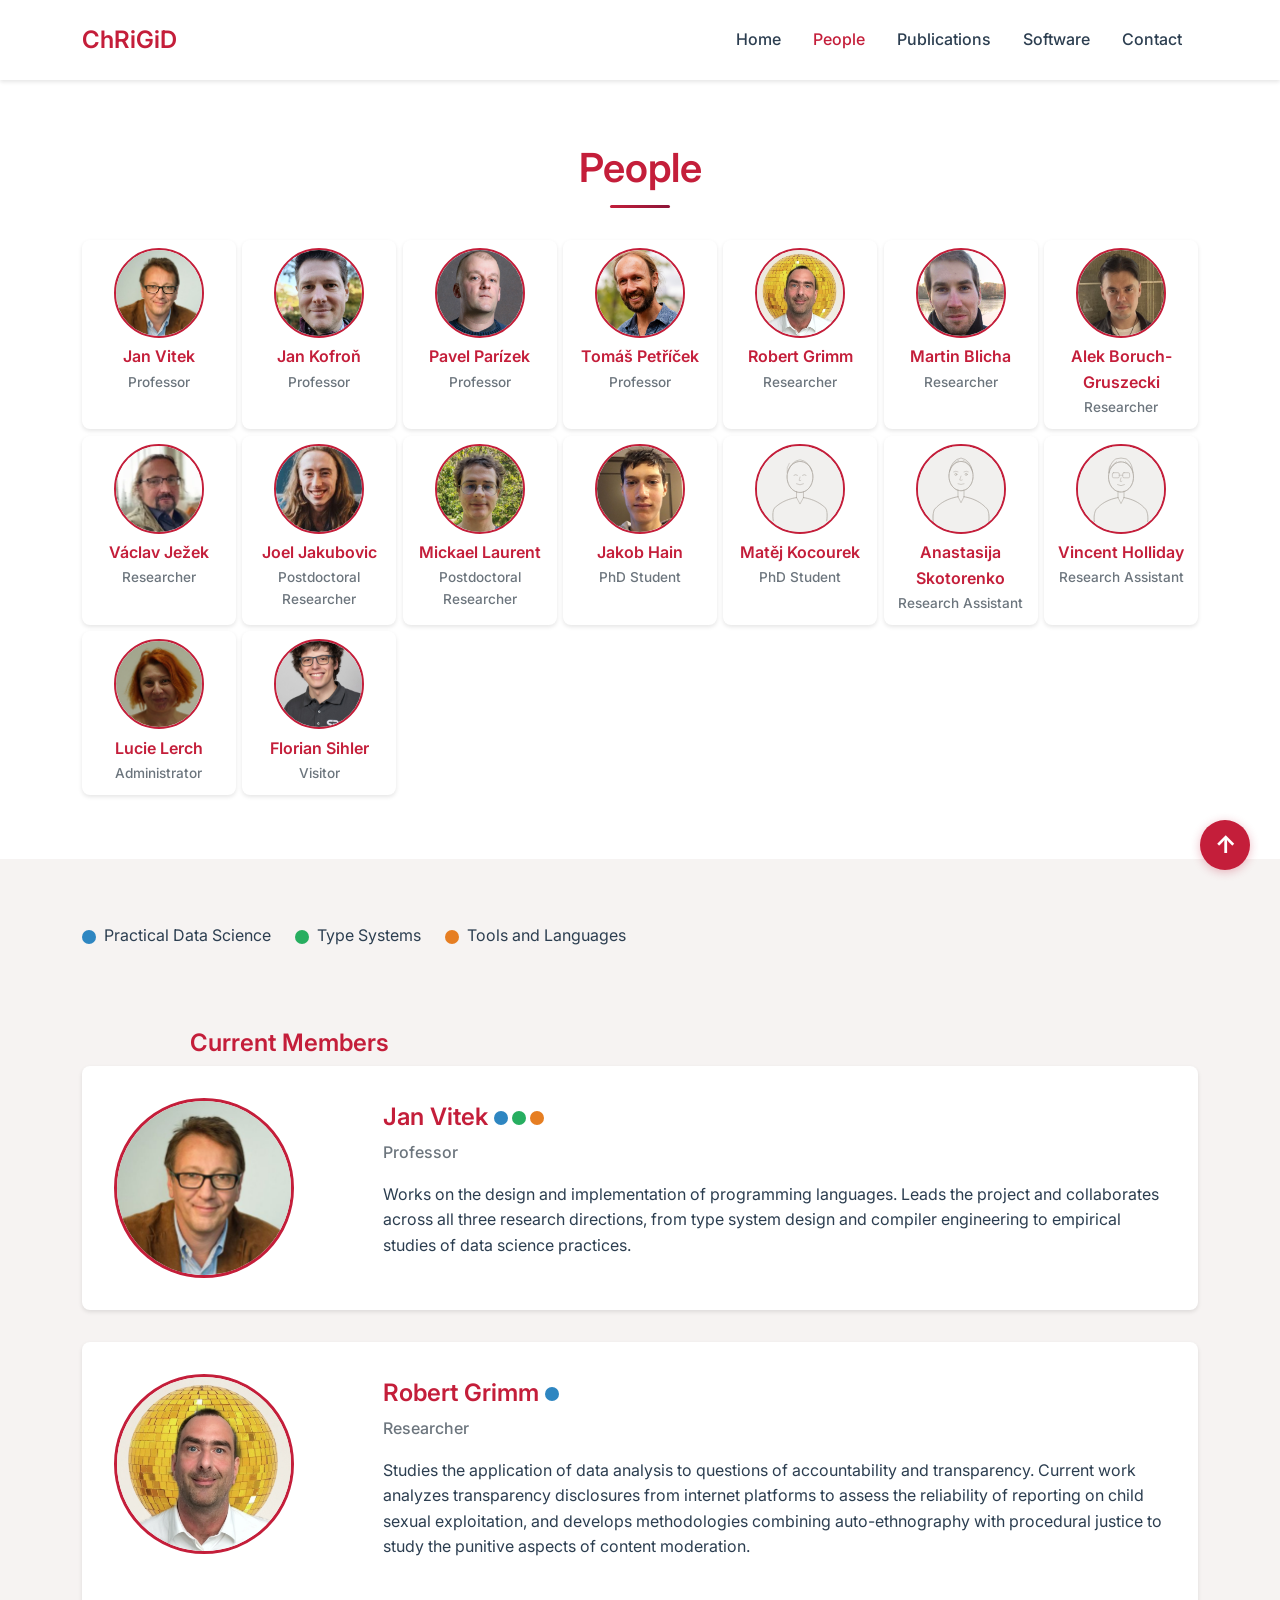
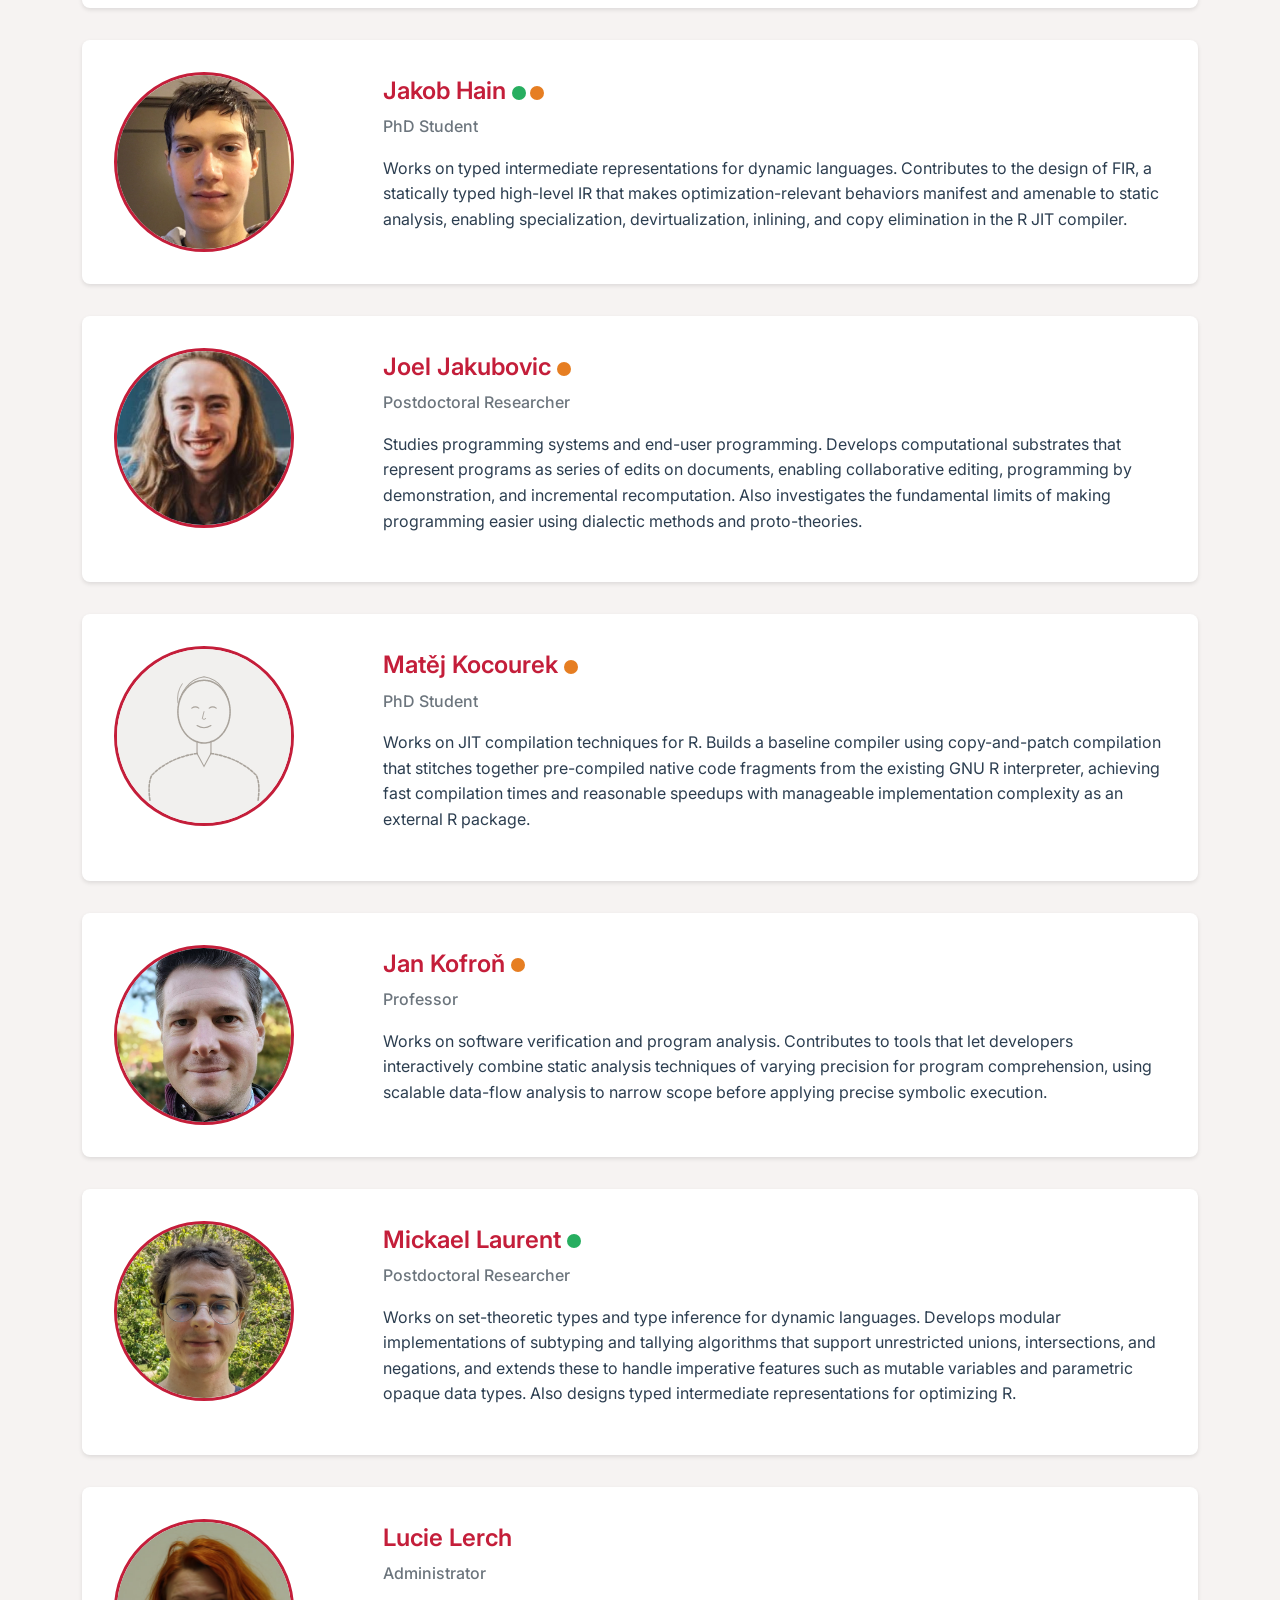
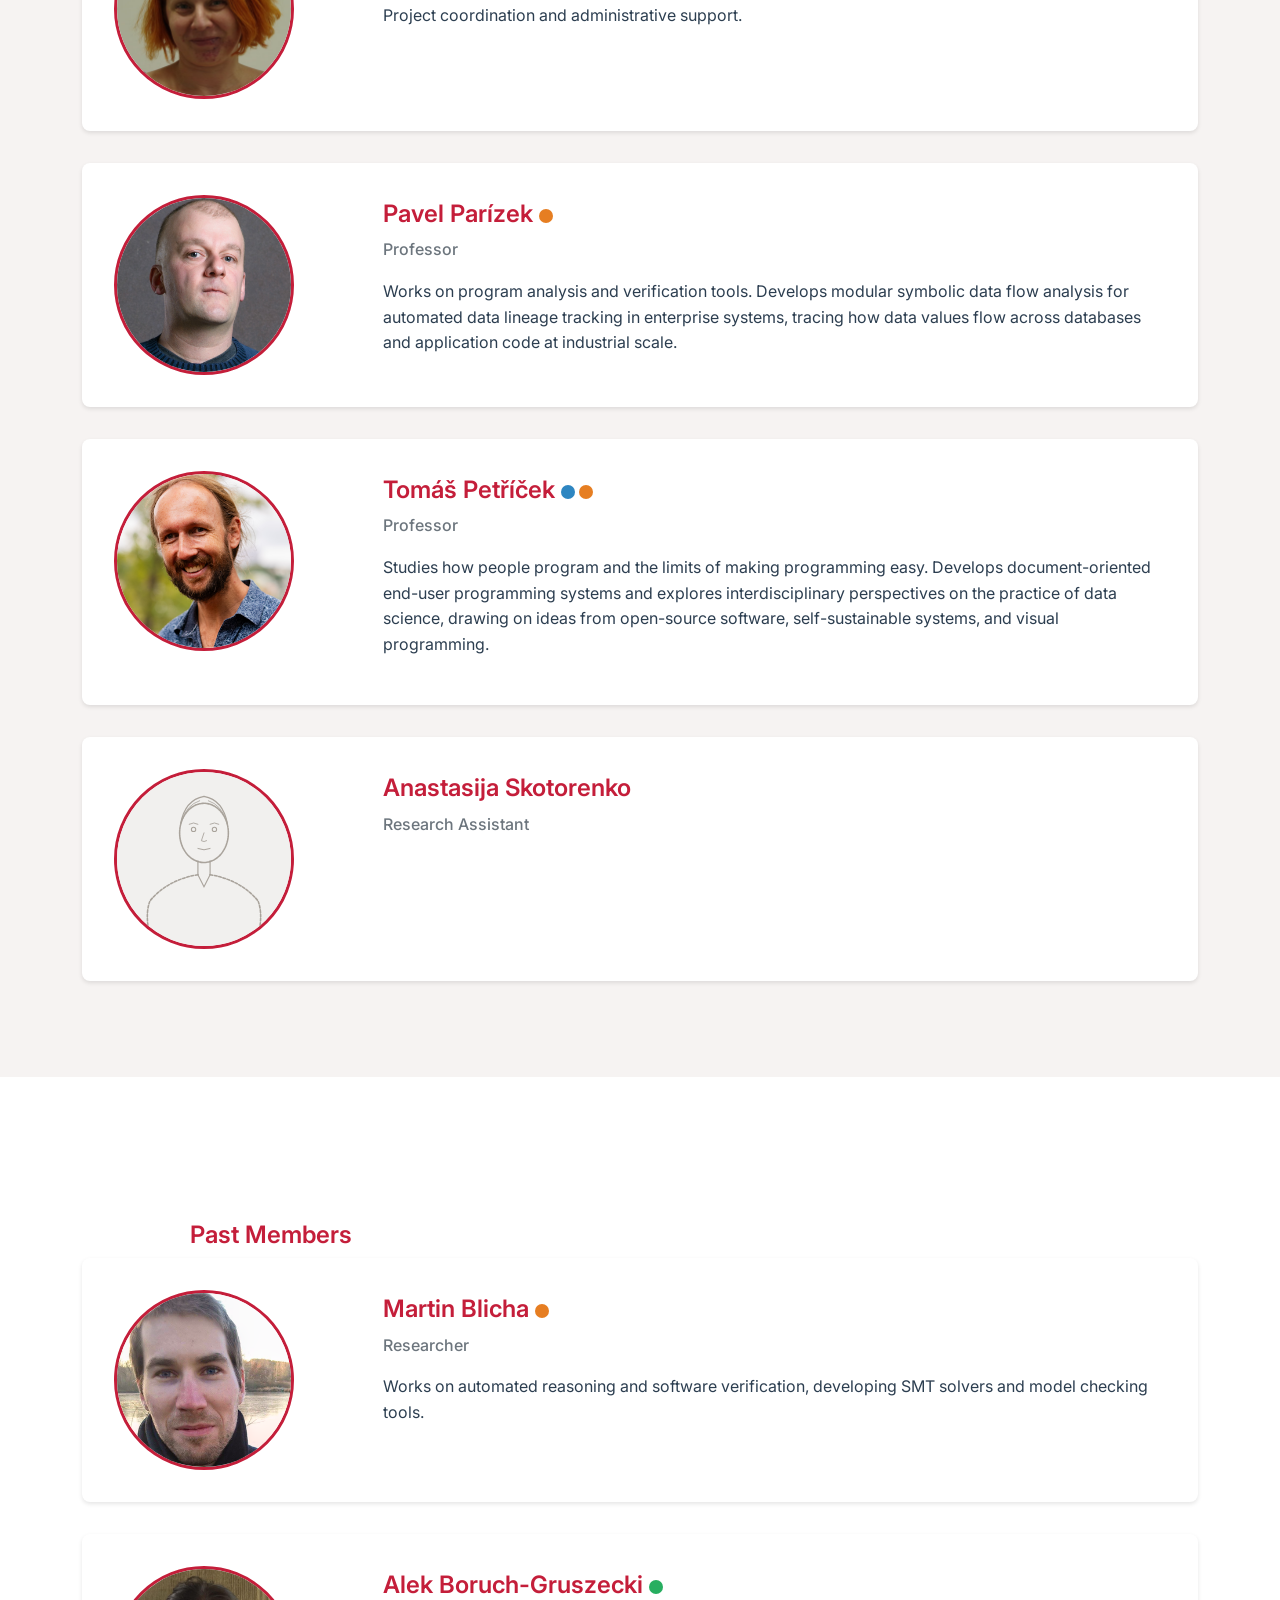
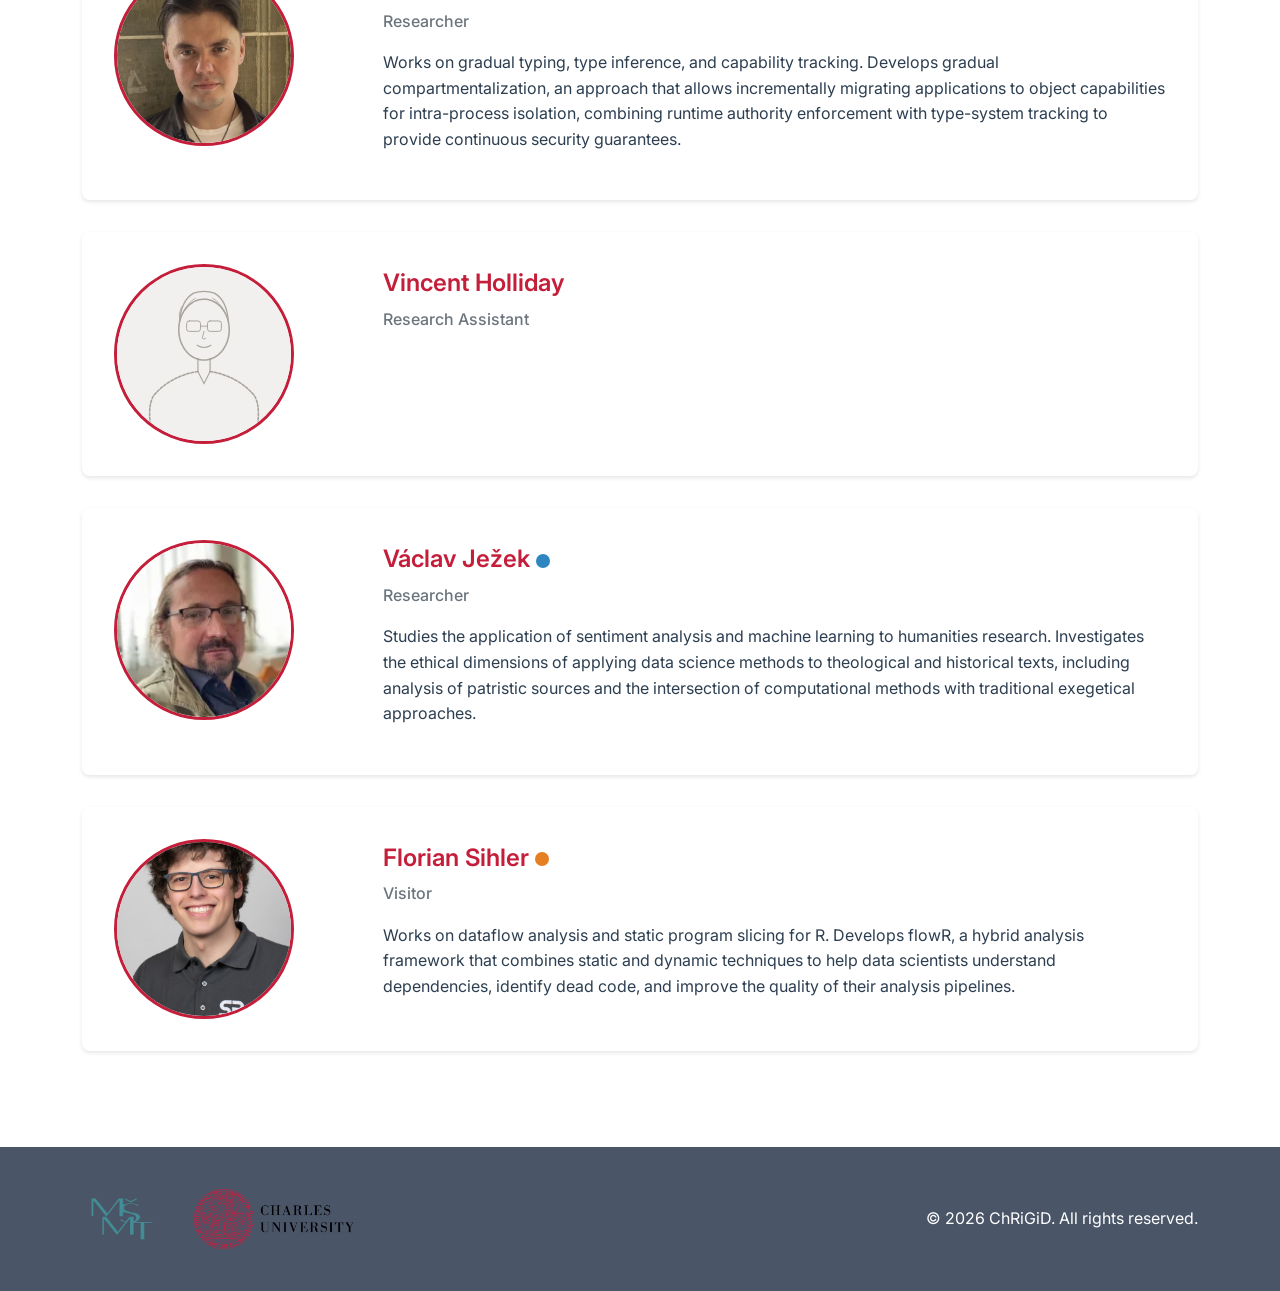
==== people.html @ a3c722c2 "Loading data" ====
<!DOCTYPE html>
<html lang="en">
<head>
    <meta charset="utf-8">
    <meta name="viewport" content="width=device-width, initial-scale=1">
    <title>Engineering of Data Analysis Pipelines - People</title>
    
    <link href="https://fonts.googleapis.com/css2?family=Inter:wght@300;400;500;600&display=swap" rel="stylesheet">
    <link href="https://cdnjs.cloudflare.com/ajax/libs/bootstrap/5.3.0/css/bootstrap.min.css" rel="stylesheet">
    <link href="styles.css" rel="stylesheet">
</head>

<body>
    <nav class="navbar navbar-expand-lg navbar-light fixed-top">
        <div class="container">
            <a class="navbar-brand" href="index.html">
                <span style="font-weight: 600; color: var(--primary-red); font-size: 1.5rem;">ChRiGiD</span>
            </a>
            
            <button class="navbar-toggler" type="button" data-bs-toggle="collapse" data-bs-target="#navbarNav">
                <span class="navbar-toggler-icon"></span>
            </button>
            
            <div class="collapse navbar-collapse" id="navbarNav">
                <ul class="navbar-nav ms-auto">
                    <li class="nav-item">
                        <a class="nav-link" href="index.html">Home</a>
                    </li>
                    <li class="nav-item">
                        <a class="nav-link active" href="people.html">People</a>
                    </li>
                    <li class="nav-item">
                        <a class="nav-link" href="publications.html">Publications</a>
                    </li>
                    <li class="nav-item">
                        <a class="nav-link" href="software.html">Software</a>
                    </li>
                    <li class="nav-item">
                        <a class="nav-link" href="contact.html">Contact</a>
                    </li>
                </ul>
            </div>
        </div>
    </nav>

    <div class="page-content">
        <div class="content-section">
            <div class="container">
                <h2 class="section-header">People</h2>
                
                <div class="people-grid">
                    <!-- Professors -->
                    <a href="#detail-vitek" class="person-card-simple">
                        <div class="person-img-simple">
                            <img src="images/people/jan_vitek.jpg" alt="Jan Vitek">
                        </div>
                        <div class="person-name-simple">Jan Vitek</div>
                        <div class="person-title-simple">Professor</div>
                    </a>

                    <a href="#detail-kofron" class="person-card-simple">
                        <div class="person-img-simple">
                            <img src="images/people/jan_kofron.png" alt="Jan Kofroň">
                        </div>
                        <div class="person-name-simple">Jan Kofroň</div>
                        <div class="person-title-simple">Professor</div>
                    </a>

                    <a href="#detail-parizek" class="person-card-simple">
                        <div class="person-img-simple">
                            <img src="images/people/pavel_parizek.png" alt="Pavel Parízek">
                        </div>
                        <div class="person-name-simple">Pavel Parízek</div>
                        <div class="person-title-simple">Professor</div>
                    </a>

                    <a href="#detail-petricek" class="person-card-simple">
                        <div class="person-img-simple">
                            <img src="images/people/tomas_petricek.png" alt="Tomáš Petříček">
                        </div>
                        <div class="person-name-simple">Tomáš Petříček</div>
                        <div class="person-title-simple">Professor</div>
                    </a>

                    <!-- Researchers -->
                    <a href="#detail-grimm" class="person-card-simple">
                        <div class="person-img-simple">
                            <img src="images/people/robert_grimm.jpg" alt="Robert Grimm">
                        </div>
                        <div class="person-name-simple">Robert Grimm</div>
                        <div class="person-title-simple">Researcher</div>
                    </a>

                    <a href="#detail-blicha" class="person-card-simple">
                        <div class="person-img-simple">
                            <img src="images/people/martin_blicha.png" alt="Martin Blicha">
                        </div>
                        <div class="person-name-simple">Martin Blicha</div>
                        <div class="person-title-simple">Researcher</div>
                    </a>

                    <a href="#detail-boruch-gruszecki" class="person-card-simple">
                        <div class="person-img-simple">
                            <img src="images/people/aleksander_boruch-gruszecki.jpg" alt="Alek Boruch-Gruszecki">
                        </div>
                        <div class="person-name-simple">Alek Boruch-Gruszecki</div>
                        <div class="person-title-simple">Researcher</div>
                    </a>

                    <a href="#detail-jezek" class="person-card-simple">
                        <div class="person-img-simple">
                            <img src="images/people/vaclav_jezek.webp" alt="Václav Ježek">
                        </div>
                        <div class="person-name-simple">Václav Ježek</div>
                        <div class="person-title-simple">Researcher</div>
                    </a>

                    <!-- Postdocs -->
                    <a href="#detail-jakubovic" class="person-card-simple">
                        <div class="person-img-simple">
                            <img src="images/people/joel_jakubovic.png" alt="Joel Jakubovic">
                        </div>
                        <div class="person-name-simple">Joel Jakubovic</div>
                        <div class="person-title-simple">Postdoctoral Researcher</div>
                    </a>

                    <a href="#detail-laurent" class="person-card-simple">
                        <div class="person-img-simple">
                            <img src="images/people/mickael_laurent.jpg" alt="Mickael Laurent">
                        </div>
                        <div class="person-name-simple">Mickael Laurent</div>
                        <div class="person-title-simple">Postdoctoral Researcher</div>
                    </a>

                    <!-- PhD Students -->
                    <a href="#detail-hain" class="person-card-simple">
                        <div class="person-img-simple">
                            <img src="images/people/jakob_hain.jpg" alt="Jakob Hain">
                        </div>
                        <div class="person-name-simple">Jakob Hain</div>
                        <div class="person-title-simple">PhD Student</div>
                    </a>

                    <a href="#detail-kocourek" class="person-card-simple">
                        <div class="person-img-simple">
                            <img src="images/people/placeholder_1.svg" alt="Matěj Kocourek">
                        </div>
                        <div class="person-name-simple">Matěj Kocourek</div>
                        <div class="person-title-simple">PhD Student</div>
                    </a>

                    <!-- Research Assistants / Other -->
                    <a href="#detail-skotorenko" class="person-card-simple">
                        <div class="person-img-simple">
                            <img src="images/people/placeholder_2.svg" alt="Anastasija Skotorenko">
                        </div>
                        <div class="person-name-simple">Anastasija Skotorenko</div>
                        <div class="person-title-simple">Research Assistant</div>
                    </a>

                    <a href="#detail-holliday" class="person-card-simple">
                        <div class="person-img-simple">
                            <img src="images/people/placeholder_3.svg" alt="Vincent Holliday">
                        </div>
                        <div class="person-name-simple">Vincent Holliday</div>
                        <div class="person-title-simple">Research Assistant</div>
                    </a>

                    <a href="#detail-lerch" class="person-card-simple">
                        <div class="person-img-simple">
                            <img src="images/people/lucie_lerch.jpg" alt="Lucie Lerch">
                        </div>
                        <div class="person-name-simple">Lucie Lerch</div>
                        <div class="person-title-simple">Administrator</div>
                    </a>

                    <a href="#detail-sihler" class="person-card-simple">
                        <div class="person-img-simple">
                            <img src="images/people/florian_sihler.jpg" alt="Florian Sihler">
                        </div>
                        <div class="person-name-simple">Florian Sihler</div>
                        <div class="person-title-simple">Visitor</div>
                    </a>
                </div>

            </div>
        </div>

        <div class="content-section bg-light-beige">
            <div class="container">

                <div class="research-legend" style="margin-bottom: 1.5rem; display: flex; gap: 1.5rem; flex-wrap: wrap;">
                    <span><span class="research-dot data-science"></span> Practical Data Science</span>
                    <span><span class="research-dot type-systems"></span> Type Systems</span>
                    <span><span class="research-dot tools-languages"></span> Tools and Languages</span>
                </div>

                <h3 class="people-section-header">Current Members</h3>

                <div class="person-card" id="detail-vitek">
                    <div class="row">
                        <div class="col-md-3 text-center">
                            <div class="person-img">
                                <img src="images/people/jan_vitek.jpg" alt="Jan Vitek">
                            </div>
                        </div>
                        <div class="col-md-9">
                            <div class="person-name"><a href="https://janvitek.org/" target="_blank">Jan Vitek</a> <span class="research-dot data-science"></span><span class="research-dot type-systems"></span><span class="research-dot tools-languages"></span></div>
                            <div class="person-title">Professor</div>
                            <div class="person-bio">
                                <p>Works on the design and implementation of programming languages. Leads the project and collaborates across all three research directions, from type system design and compiler engineering to empirical studies of data science practices.</p>
                            </div>
                        </div>
                    </div>
                </div>

                <div class="person-card" id="detail-grimm">
                    <div class="row">
                        <div class="col-md-3 text-center">
                            <div class="person-img">
                                <img src="images/people/robert_grimm.jpg" alt="Robert Grimm">
                            </div>
                        </div>
                        <div class="col-md-9">
                            <div class="person-name"><a href="https://apparebit.com/about/robert-grimm" target="_blank">Robert Grimm</a> <span class="research-dot data-science"></span></div>
                            <div class="person-title">Researcher</div>
                            <div class="person-bio">
                                <p>Studies the application of data analysis to questions of accountability and transparency. Current work analyzes transparency disclosures from internet platforms to assess the reliability of reporting on child sexual exploitation, and develops methodologies combining auto-ethnography with procedural justice to study the punitive aspects of content moderation.</p>
                            </div>
                        </div>
                    </div>
                </div>

                <div class="person-card" id="detail-hain">
                    <div class="row">
                        <div class="col-md-3 text-center">
                            <div class="person-img">
                                <img src="images/people/jakob_hain.jpg" alt="Jakob Hain">
                            </div>
                        </div>
                        <div class="col-md-9">
                            <div class="person-name"><a href="https://jakobeha.github.io/" target="_blank">Jakob Hain</a> <span class="research-dot type-systems"></span><span class="research-dot tools-languages"></span></div>
                            <div class="person-title">PhD Student</div>
                            <div class="person-bio">
                                <p>Works on typed intermediate representations for dynamic languages. Contributes to the design of FIR, a statically typed high-level IR that makes optimization-relevant behaviors manifest and amenable to static analysis, enabling specialization, devirtualization, inlining, and copy elimination in the R JIT compiler.</p>
                            </div>
                        </div>
                    </div>
                </div>

                <div class="person-card" id="detail-jakubovic">
                    <div class="row">
                        <div class="col-md-3 text-center">
                            <div class="person-img">
                                <img src="images/people/joel_jakubovic.png" alt="Joel Jakubovic">
                            </div>
                        </div>
                        <div class="col-md-9">
                            <div class="person-name"><a href="https://d3s.mff.cuni.cz/people/joeljakubovic/" target="_blank">Joel Jakubovic</a> <span class="research-dot tools-languages"></span></div>
                            <div class="person-title">Postdoctoral Researcher</div>
                            <div class="person-bio">
                                <p>Studies programming systems and end-user programming. Develops computational substrates that represent programs as series of edits on documents, enabling collaborative editing, programming by demonstration, and incremental recomputation. Also investigates the fundamental limits of making programming easier using dialectic methods and proto-theories.</p>
                            </div>
                        </div>
                    </div>
                </div>

                <div class="person-card" id="detail-kocourek">
                    <div class="row">
                        <div class="col-md-3 text-center">
                            <div class="person-img">
                                <img src="images/people/placeholder_1.svg" alt="Matěj Kocourek">
                            </div>
                        </div>
                        <div class="col-md-9">
                            <div class="person-name">Matěj Kocourek <span class="research-dot tools-languages"></span></div>
                            <div class="person-title">PhD Student</div>
                            <div class="person-bio">
                                <p>Works on JIT compilation techniques for R. Builds a baseline compiler using copy-and-patch compilation that stitches together pre-compiled native code fragments from the existing GNU R interpreter, achieving fast compilation times and reasonable speedups with manageable implementation complexity as an external R package.</p>
                            </div>
                        </div>
                    </div>
                </div>

                <div class="person-card" id="detail-kofron">
                    <div class="row">
                        <div class="col-md-3 text-center">
                            <div class="person-img">
                                <img src="images/people/jan_kofron.png" alt="Jan Kofroň">
                            </div>
                        </div>
                        <div class="col-md-9">
                            <div class="person-name"><a href="https://d3s.mff.cuni.cz/people/jankofron/" target="_blank">Jan Kofroň</a> <span class="research-dot tools-languages"></span></div>
                            <div class="person-title">Professor</div>
                            <div class="person-bio">
                                <p>Works on software verification and program analysis. Contributes to tools that let developers interactively combine static analysis techniques of varying precision for program comprehension, using scalable data-flow analysis to narrow scope before applying precise symbolic execution.</p>
                            </div>
                        </div>
                    </div>
                </div>

                <div class="person-card" id="detail-laurent">
                    <div class="row">
                        <div class="col-md-3 text-center">
                            <div class="person-img">
                                <img src="images/people/mickael_laurent.jpg" alt="Mickael Laurent">
                            </div>
                        </div>
                        <div class="col-md-9">
                            <div class="person-name"><a href="https://mlaurent.ovh/" target="_blank">Mickael Laurent</a> <span class="research-dot type-systems"></span></div>
                            <div class="person-title">Postdoctoral Researcher</div>
                            <div class="person-bio">
                                <p>Works on set-theoretic types and type inference for dynamic languages. Develops modular implementations of subtyping and tallying algorithms that support unrestricted unions, intersections, and negations, and extends these to handle imperative features such as mutable variables and parametric opaque data types. Also designs typed intermediate representations for optimizing R.</p>
                            </div>
                        </div>
                    </div>
                </div>

                <div class="person-card" id="detail-lerch">
                    <div class="row">
                        <div class="col-md-3 text-center">
                            <div class="person-img">
                                <img src="images/people/lucie_lerch.jpg" alt="Lucie Lerch">
                            </div>
                        </div>
                        <div class="col-md-9">
                            <div class="person-name">Lucie Lerch</div>
                            <div class="person-title">Administrator</div>
                            <div class="person-bio">
                                <p>Project coordination and administrative support.</p>
                            </div>
                        </div>
                    </div>
                </div>

                <div class="person-card" id="detail-parizek">
                    <div class="row">
                        <div class="col-md-3 text-center">
                            <div class="person-img">
                                <img src="images/people/pavel_parizek.png" alt="Pavel Parízek">
                            </div>
                        </div>
                        <div class="col-md-9">
                            <div class="person-name"><a href="https://d3s.mff.cuni.cz/people/pavelparizek/" target="_blank">Pavel Parízek</a> <span class="research-dot tools-languages"></span></div>
                            <div class="person-title">Professor</div>
                            <div class="person-bio">
                                <p>Works on program analysis and verification tools. Develops modular symbolic data flow analysis for automated data lineage tracking in enterprise systems, tracing how data values flow across databases and application code at industrial scale.</p>
                            </div>
                        </div>
                    </div>
                </div>

                <div class="person-card" id="detail-petricek">
                    <div class="row">
                        <div class="col-md-3 text-center">
                            <div class="person-img">
                                <img src="images/people/tomas_petricek.png" alt="Tomáš Petříček">
                            </div>
                        </div>
                        <div class="col-md-9">
                            <div class="person-name"><a href="https://tomasp.net/" target="_blank">Tomáš Petříček</a> <span class="research-dot data-science"></span><span class="research-dot tools-languages"></span></div>
                            <div class="person-title">Professor</div>
                            <div class="person-bio">
                                <p>Studies how people program and the limits of making programming easy. Develops document-oriented end-user programming systems and explores interdisciplinary perspectives on the practice of data science, drawing on ideas from open-source software, self-sustainable systems, and visual programming.</p>
                            </div>
                        </div>
                    </div>
                </div>

                <div class="person-card" id="detail-skotorenko">
                    <div class="row">
                        <div class="col-md-3 text-center">
                            <div class="person-img">
                                <img src="images/people/placeholder_2.svg" alt="Anastasija Skotorenko">
                            </div>
                        </div>
                        <div class="col-md-9">
                            <div class="person-name">Anastasija Skotorenko</div>
                            <div class="person-title">Research Assistant</div>
                        </div>
                    </div>
                </div>

            </div>
        </div>

        <div class="content-section">
            <div class="container">
                <h3 class="people-section-header">Past Members</h3>

                <div class="person-card" id="detail-blicha">
                    <div class="row">
                        <div class="col-md-3 text-center">
                            <div class="person-img">
                                <img src="images/people/martin_blicha.png" alt="Martin Blicha">
                            </div>
                        </div>
                        <div class="col-md-9">
                            <div class="person-name"><a href="https://d3s.mff.cuni.cz/people/martinblicha/" target="_blank">Martin Blicha</a> <span class="research-dot tools-languages"></span></div>
                            <div class="person-title">Researcher</div>
                            <div class="person-bio">
                                <p>Works on automated reasoning and software verification, developing SMT solvers and model checking tools.</p>
                            </div>
                        </div>
                    </div>
                </div>

                <div class="person-card" id="detail-boruch-gruszecki">
                    <div class="row">
                        <div class="col-md-3 text-center">
                            <div class="person-img">
                                <img src="images/people/aleksander_boruch-gruszecki.jpg" alt="Alek Boruch-Gruszecki">
                            </div>
                        </div>
                        <div class="col-md-9">
                            <div class="person-name"><a href="https://abgru.me/" target="_blank">Alek Boruch-Gruszecki</a> <span class="research-dot type-systems"></span></div>
                            <div class="person-title">Researcher</div>
                            <div class="person-bio">
                                <p>Works on gradual typing, type inference, and capability tracking. Develops gradual compartmentalization, an approach that allows incrementally migrating applications to object capabilities for intra-process isolation, combining runtime authority enforcement with type-system tracking to provide continuous security guarantees.</p>
                            </div>
                        </div>
                    </div>
                </div>

                <div class="person-card" id="detail-holliday">
                    <div class="row">
                        <div class="col-md-3 text-center">
                            <div class="person-img">
                                <img src="images/people/placeholder_3.svg" alt="Vincent Holliday">
                            </div>
                        </div>
                        <div class="col-md-9">
                            <div class="person-name">Vincent Holliday</div>
                            <div class="person-title">Research Assistant</div>
                        </div>
                    </div>
                </div>

                <div class="person-card" id="detail-jezek">
                    <div class="row">
                        <div class="col-md-3 text-center">
                            <div class="person-img">
                                <img src="images/people/vaclav_jezek.webp" alt="Václav Ježek">
                            </div>
                        </div>
                        <div class="col-md-9">
                            <div class="person-name">Václav Ježek <span class="research-dot data-science"></span></div>
                            <div class="person-title">Researcher</div>
                            <div class="person-bio">
                                <p>Studies the application of sentiment analysis and machine learning to humanities research. Investigates the ethical dimensions of applying data science methods to theological and historical texts, including analysis of patristic sources and the intersection of computational methods with traditional exegetical approaches.</p>
                            </div>
                        </div>
                    </div>
                </div>

                <div class="person-card" id="detail-sihler">
                    <div class="row">
                        <div class="col-md-3 text-center">
                            <div class="person-img">
                                <img src="images/people/florian_sihler.jpg" alt="Florian Sihler">
                            </div>
                        </div>
                        <div class="col-md-9">
                            <div class="person-name"><a href="https://eagleoutice.github.io/portfolio/" target="_blank">Florian Sihler</a> <span class="research-dot tools-languages"></span></div>
                            <div class="person-title">Visitor</div>
                            <div class="person-bio">
                                <p>Works on dataflow analysis and static program slicing for R. Develops flowR, a hybrid analysis framework that combines static and dynamic techniques to help data scientists understand dependencies, identify dead code, and improve the quality of their analysis pipelines.</p>
                            </div>
                        </div>
                    </div>
                </div>
            </div>
        </div>

    </div>

    <footer>
        <div class="container">
            <div class="row align-items-center">
                <div class="col-md-6">
                    <div class="footer-logos">
                        <div class="footer-logo msmt">
                            <a href="">
                                <img src="images/logo/msmt-logo-no-backgroung.png" alt="MŠMT">
                            </a>
                        </div>
                        <div class="footer-logo charles">
                            <a href="">
                                <img src="images/logo/PR-56-version1-uk_uzitna_eng_barevna (1).png" alt="">
                            </a>
                        </div>
                    </div>
                </div>
                <div class="col-md-6 text-md-end">
                    <p class="mb-0">&copy; 2026 ChRiGiD. All rights reserved.</p>
                </div>
            </div>
        </div>
    </footer>

    <button class="back-to-top" onclick="window.scrollTo({top: 0, behavior: 'smooth'})"></button>

    <script src="https://cdnjs.cloudflare.com/ajax/libs/bootstrap/5.3.0/js/bootstrap.bundle.min.js"></script>
</body>
</html>
---- styles.css ----
/* CSS Variables */
:root {
    --primary-red: #c41e3a;
    --dark-red: #8b1538;
    --light-beige: #F6F3F2;
    --text-dark: #2c3e50;
    --text-muted: #6c757d;
    --white: #ffffff;
    --color-data-science: #2E86C1;
    --color-type-systems: #27AE60;
    --color-tools-languages: #E67E22;
    --color-misc: #95A5A6;
}

/* Research direction color dots */
.research-dot {
    display: inline-block;
    width: 14px;
    height: 14px;
    border-radius: 50%;
    margin-right: 4px;
    vertical-align: middle;
}

.research-dot.data-science { background-color: var(--color-data-science); }
.research-dot.type-systems { background-color: var(--color-type-systems); }
.research-dot.tools-languages { background-color: var(--color-tools-languages); }
.research-dot.misc { background-color: var(--color-misc); }

.highlight-card.data-science { border-top: 4px solid var(--color-data-science); }
.highlight-card.type-systems { border-top: 4px solid var(--color-type-systems); }
.highlight-card.tools-languages { border-top: 4px solid var(--color-tools-languages); }

/* Basic Setup */
body {
    font-family: 'Inter', sans-serif;
    line-height: 1.6;
    color: var(--text-dark);
    overflow-x: hidden;
}

html {
    scroll-padding-top: 100px;
}

/* Navigation */
.navbar {
    background-color: var(--white) !important;
    box-shadow: 0 2px 4px rgba(0,0,0,0.1);
    padding: 1rem 0;
}

.navbar-nav .nav-link {
    color: var(--text-dark) !important;
    font-weight: 500;
    margin: 0 0.5rem;
    transition: color 0.3s ease;
}

.navbar-nav .nav-link:hover,
.navbar-nav .nav-link.active {
    color: var(--primary-red) !important;
}

/* Page Layout */
.page-content {
    margin-top: 80px;
}

.content-section {
    padding: 4rem 0;
    position: relative;
    overflow: hidden;
}

.bg-light-beige {
    background-color: var(--light-beige);
}

/* Section Headers */
.section-header {
    color: var(--primary-red);
    font-size: 2.5rem;
    font-weight: 600;
    margin-bottom: 3rem;
    text-align: center;
    position: relative;
}

.section-header::after {
    content: '';
    position: absolute;
    bottom: -1rem;
    left: 50%;
    transform: translateX(-50%);
    width: 60px;
    height: 3px;
    background: linear-gradient(135deg, var(--primary-red), var(--dark-red));
    border-radius: 2px;
}

/* Hero Section */
.hero {
    background-image: linear-gradient(135deg, rgba(196, 30, 58, 0.5), rgba(139, 21, 56, 0.55)), url('images/IMG_2303.jpg');
    background-size: cover;
    background-position: center;
    background-repeat: no-repeat;
    min-height: 70vh;
    position: relative;
    overflow: hidden;
    display: flex;
    align-items: center;
    justify-content: flex-start;
    padding: 6rem 2rem;
    margin-top: 80px;
}


.hero-content {
    position: relative;
    z-index: 10;
    color: white;
    max-width: 1200px;
    margin: 0 auto;
    width: 100%;
    display: grid;
    grid-template-columns: 1fr;
    gap: 3rem;
}

.hero-text-wrapper {
    max-width: 100%;
}

.hero h1 {
    color: white;
    font-size: 3.5rem;
    font-weight: 700;
    margin-bottom: 0.75rem;
    line-height: 1.1;
    letter-spacing: -0.02em;
}

.hero-subtitle {
    color: rgba(255, 255, 255, 0.9);
    font-size: 1.5rem;
    font-weight: 500;
    margin-bottom: 2rem;
    letter-spacing: 0.05em;
    text-transform: uppercase;
}

.hero .lead {
    color: rgba(255, 255, 255, 0.95);
    font-size: 1.25rem;
    line-height: 1.75;
    margin-bottom: 0;
    font-weight: 400;
    max-width: 100%;
}

.hero-actions {
    display: flex;
    gap: 1.5rem;
    flex-wrap: wrap;
    align-items: center;
    margin-top: 1rem;
}

.btn-hero {
    padding: 1rem 2.5rem;
    border: none;
    background: white;
    color: var(--primary-red);
    text-decoration: none;
    border-radius: 8px;
    font-size: 1.05rem;
    font-weight: 600;
    transition: all 0.3s cubic-bezier(0.4, 0, 0.2, 1);
    letter-spacing: 0.01em;
    display: inline-flex;
    align-items: center;
    box-shadow: 0 4px 12px rgba(0, 0, 0, 0.15);
}

.btn-hero:hover {
    transform: translateY(-2px);
    box-shadow: 0 6px 20px rgba(0, 0, 0, 0.2);
    color: var(--dark-red);
}

.btn-hero.btn-primary {
    background: white;
    color: var(--primary-red);
}

.btn-hero.btn-primary:hover {
    background: rgba(255, 255, 255, 0.95);
    color: var(--dark-red);
}

.btn-hero.btn-secondary {
    background: transparent;
    color: white;
    border: 2px solid rgba(255, 255, 255, 0.4);
    box-shadow: none;
}

.btn-hero.btn-secondary:hover {
    background: rgba(255, 255, 255, 0.1);
    border-color: rgba(255, 255, 255, 0.7);
    color: white;
}


/* About Section */
.about-section {
    background: white;
    padding: 2.5rem 0 4rem;
    position: relative;
    overflow: hidden;
}

.research-content {
    display: flex;
    gap: 3rem;
    align-items: center;
    justify-content: center;
    text-align: left;
}

.research-content.full-width-content {
    display: block;
}

.main-description {
    flex: 1;
    max-width: 500px;
}

.main-description.full-width {
    max-width: 100%;
    text-align: justify;
}

.main-description .lead-text {
    font-size: 1.25rem;
    color: var(--text-dark);
    line-height: 1.7;
    margin-bottom: 1.5rem;
    font-weight: 500;
    text-align: justify;
}

.main-description p {
    color: var(--text-muted);
    font-size: 1rem;
    line-height: 1.8;
    text-align: justify;
}

.image-placeholder {
    flex: 1;
    max-width: 500px;
    display: flex;
    align-items: center;
    justify-content: center;
    background: white;
    border: 2px dashed #e2e8f0;
    border-radius: 12px;
    min-height: 300px;
}

.placeholder-content {
    text-align: center;
    color: #a0aec0;
}

.placeholder-content svg {
    margin-bottom: 12px;
    color: var(--primary-red);
}

.placeholder-content p {
    margin: 0;
    font-size: 1rem;
    color: var(--text-muted);
}

/* R Pattern Background */
.r-pattern {
    position: absolute;
    top: 0;
    left: 0;
    right: 0;
    bottom: 0;
    pointer-events: none;
    z-index: 1;
}

.pattern-element {
    position: absolute;
    font-family: 'Courier New', monospace;
    font-size: 120px;
    font-weight: bold;
    color: rgba(196, 30, 58, 0.03);
    user-select: none;
}

.pattern-element:nth-child(1) { top: 10%; left: 5%; animation: patternFloat 8s ease-in-out infinite; }
.pattern-element:nth-child(2) { top: 60%; right: 8%; animation: patternFloat 10s ease-in-out infinite reverse; }
.pattern-element:nth-child(3) { bottom: 15%; left: 15%; animation: patternFloat 12s ease-in-out infinite; }
.pattern-element:nth-child(4) { top: 30%; right: 20%; animation: patternFloat 9s ease-in-out infinite reverse; }

@keyframes patternFloat {
    0%, 100% { transform: translateY(0px) rotate(0deg); opacity: 0.03; }
    50% { transform: translateY(-20px) rotate(5deg); opacity: 0.06; }
}

/* Highlights Section */
.highlights-section {
    margin-top: 1rem;
}

/* Home page rhythm tweaks */
.content-section.research-section {
    padding-bottom: 1.75rem;
}

.content-section.news-section {
    padding-top: 3.5rem;
    padding-bottom: 4rem;
}

.content-section.join-section {
    padding-top: 4rem;
}

/* New about summary band (no cards) */
.about-summary {
    position: relative;
    z-index: 2;
    display: grid;
    grid-template-columns: minmax(0, 1.1fr) minmax(0, 1.9fr);
    gap: 3rem;
    padding: 2.5rem 2.75rem 2.75rem;
    background: var(--light-beige);
    border-radius: 20px;
    box-shadow: 0px 4px 18px rgba(0, 0, 0, 0.06);
}

.about-summary-metrics h3,
.about-summary-text h3 {
    color: var(--primary-red);
    font-size: 1.6rem;
    font-weight: 600;
    margin-bottom: 1.25rem;
    padding-bottom: 0.5rem;
    border-bottom: 2px solid rgba(196, 30, 58, 0.35);
}

.about-summary-text p {
    color: var(--text-dark);
    font-size: 1rem;
    line-height: 1.8;
    margin-bottom: 0.85rem;
    text-align: justify;
}

.about-summary-text p:last-child {
    margin-bottom: 0;
}

.highlights-grid {
    display: grid;
    grid-template-columns: repeat(3, 1fr);
    gap: 2rem;
    margin-top: 2rem;
}

.highlight-card {
    background: white;
    border-radius: 12px;
    padding: 2.5rem;
    box-shadow: 0px 4px 12px 0px rgba(0, 0, 0, 0.08);
    border: 1px solid rgba(196, 30, 58, 0.1);
    transition: transform 0.3s ease, box-shadow 0.3s ease;
}

.highlight-card:hover {
    transform: translateY(-4px);
    box-shadow: 0px 8px 20px 0px rgba(0, 0, 0, 0.12);
}

.highlight-card h3 {
    color: var(--primary-red);
    font-size: 1.75rem;
    font-weight: 600;
    margin-bottom: 1.5rem;
    padding-bottom: 1rem;
    border-bottom: 2px solid var(--primary-red);
}

.highlight-list {
    list-style: none;
    padding: 0;
    margin: 0;
}

.highlight-list li {
    color: var(--text-dark);
    font-size: 1rem;
    line-height: 1.8;
    margin-bottom: 1rem;
    padding-left: 1.75rem;
    position: relative;
}

.highlight-list li::before {
    content: '▸';
    position: absolute;
    left: 0;
    color: var(--primary-red);
    font-weight: bold;
    font-size: 1.2rem;
}

.highlight-list li:last-child {
    margin-bottom: 0;
}

.highlight-card p {
    color: var(--text-dark);
    font-size: 1rem;
    line-height: 1.8;
    margin-bottom: 1.25rem;
    text-align: justify;
}

.highlight-card p:last-child {
    margin-bottom: 0;
}

/* Join Section */
.join-description {
    max-width: 1050px;
    margin: 0 auto;
    text-align: left;
}

.join-description .lead-text {
    font-size: 1.25rem;
    color: var(--text-dark);
    line-height: 1.7;
    margin-bottom: 1.5rem;
    font-weight: 500;
}

.join-description p {
    color: var(--text-muted);
    font-size: 1rem;
    line-height: 1.8;
}

/* News Section */
.news-row-simple {
    display: flex;
    padding: 1rem 0;
    gap: 3rem;
    align-items: flex-start;
}

.news-row-simple:nth-child(even) {
    background: rgba(255, 255, 255, 0.5);
    padding: 1rem 2rem;
    margin: 0 -2rem;
    border-radius: 8px;
}

.news-date-simple {
    color: #555;
    font-size: 0.9rem;
    font-weight: 600;
    min-width: 120px;
    flex-shrink: 0;
    position: relative;
    padding-left: 1rem;
}

.news-date-simple::before {
    content: '';
    position: absolute;
    left: 0;
    top: 50%;
    transform: translateY(-50%);
    width: 6px;
    height: 6px;
    background: var(--primary-red);
    border-radius: 50%;
    opacity: 0.8;
}

.news-text-simple {
    color: var(--text-dark);
    font-size: 1rem;
    line-height: 1.5;
    font-weight: 400;
    flex: 1;
}

/* People Cards */
.person-card {
    background: white;
    border-radius: 8px;
    padding: 2rem;
    margin-bottom: 2rem;
    box-shadow: 0px 2px 4px 0px rgba(0, 0, 0, 0.10);
}

.person-img {
    width: 180px;
    height: 180px;
    border-radius: 50%;
    object-fit: cover;
    border: 3px solid var(--primary-red);
    overflow: hidden;
}

.person-img img {
    width: 100%;
    height: 100%;
    object-fit: cover;
}

.person-name {
    font-size: 1.5rem;
    font-weight: 600;
    color: var(--primary-red);
    margin-bottom: 0.25rem;
}

.person-title {
    color: var(--text-muted);
    font-weight: 500;
    margin-bottom: 1rem;
}

.person-bio {
    line-height: 1.6;
}

/* People Grid - Simple Cards */
.people-grid {
    display: grid;
    grid-template-columns: repeat(auto-fill, minmax(140px, 1fr));
    gap: 0.4rem;
    margin-top: 2rem;
}

.person-card-simple {
    background: white;
    border-radius: 8px;
    padding: 0.5rem;
    box-shadow: 0px 2px 4px 0px rgba(0, 0, 0, 0.10);
    text-align: center;
    display: flex;
    flex-direction: column;
    align-items: center;
    text-decoration: none;
    color: inherit;
    transition: transform 0.2s ease, box-shadow 0.2s ease;
}

.person-card-simple:hover {
    transform: translateY(-2px);
    box-shadow: 0px 4px 8px 0px rgba(0, 0, 0, 0.15);
}

.person-img-simple {
    width: 90px;
    height: 90px;
    border-radius: 50%;
    background: #f1f5f9;
    border: 2px solid var(--primary-red);
    margin-bottom: 0.4rem;
    display: flex;
    align-items: center;
    justify-content: center;
    overflow: hidden;
}

.person-img-simple img {
    width: 100%;
    height: 100%;
    object-fit: cover;
}

.person-name-simple {
    font-size: 1rem;
    font-weight: 600;
    color: var(--primary-red);
    margin-bottom: 0.1rem;
}

.person-title-simple {
    color: var(--text-muted);
    font-weight: 500;
    margin-bottom: 0.15rem;
    font-size: 0.85rem;
}

.person-email-simple {
    margin-bottom: 1rem;
    color: var(--text-dark);
    font-size: 0.9rem;
}

.person-email-simple a {
    color: var(--text-dark);
    text-decoration: none;
    transition: color 0.3s ease;
}

.person-email-simple a:hover {
    color: var(--primary-red);
}

.person-about-simple {
    color: var(--text-muted);
    font-size: 0.9rem;
    line-height: 1.6;
    margin-top: auto;
}

.person-about-simple p {
    margin: 0;
}

/* People Section Headers */
.people-section-header {
    color: var(--primary-red);
    font-size: 1.5rem;
    font-weight: 600;
    margin-top: 5rem;
    margin-bottom: 0.5rem;
    max-width: 900px;
    margin-left: auto;
    margin-right: auto;
}

/* People Details List */
.people-details {
    margin-top: 0.5rem;
    max-width: 900px;
    margin-left: auto;
    margin-right: auto;
}

.person-detail {
    padding: 0.35rem 0;
    border-bottom: 1px solid #f1f5f9;
}

.person-detail:last-child {
    border-bottom: none;
}

.person-detail-name {
    font-weight: 600;
    font-size: 1.05rem;
    color: var(--text-dark);
    margin-bottom: 0.2rem;
}

.person-detail-name a {
    color: var(--primary-red);
    text-decoration: none;
    transition: color 0.3s ease;
}

.person-detail-name a:hover {
    color: var(--dark-red);
    text-decoration: underline;
}

.person-detail-role {
    color: var(--text-muted);
    font-size: 0.95rem;
    line-height: 1.6;
}

/* Publications */
.publication-year-header {
    color: var(--primary-red);
    font-size: 1.75rem;
    font-weight: 600;
    margin-top: 2.5rem;
    margin-bottom: 1.5rem;
    padding-bottom: 0.5rem;
    border-bottom: 2px solid var(--primary-red);
}

.publication-year-header:first-of-type {
    margin-top: 0;
}

.publication-item {
    background: white;
    padding: 0.6rem 1.5rem;
    margin-bottom: 0.5rem;
    border-radius: 4px;
    box-shadow: 0px 2px 4px 0px rgba(0, 0, 0, 0.10);
    position: relative;
}

.publication-title {
    font-weight: 600;
    color: var(--text-dark);
    margin-bottom: 0.3rem;
    font-size: 1rem;
    padding-right: 180px;
}

.publication-authors {
    color: var(--text-muted);
    font-style: italic;
    margin-bottom: 0.3rem;
    font-size: 0.9rem;
}

.publication-venue {
    color: var(--primary-red);
    font-weight: 500;
    font-size: 0.9rem;
    margin-bottom: 0;
}

.publication-abstract {
    color: var(--text-dark);
    margin-bottom: 0.5rem;
    margin-top: 0;
    font-size: 0.9rem;
    line-height: 1.7;
    padding: 0.75rem 1rem;
    background: #f8f9fa;
    border-radius: 4px;
}

.publication-abstract p {
    margin: 0;
}

.abstract-text {
    overflow: hidden;
    transition: max-height 0.3s ease;
    word-wrap: break-word;
    cursor: pointer;
}

.abstract-text.abstract-truncated {
    max-height: 3em;
    overflow: hidden;
    position: relative;
}

.abstract-text.abstract-truncated::after {
    content: '... more';
    position: absolute;
    right: 0;
    bottom: 0;
    background: #f8f9fa;
    padding-left: 0.5em;
    font-weight: 600;
    color: var(--primary-red);
}

.abstract-toggle {
    display: inline;
    margin-left: 0.3rem;
    background: none;
    border: none;
    color: var(--primary-red);
    cursor: pointer;
    font-size: 0.85rem;
    font-weight: 500;
    padding: 0;
    text-decoration: underline;
}

.abstract-toggle:hover {
    color: var(--dark-red);
}

.publication-links {
    display: flex;
    gap: 0.75rem;
    flex-wrap: wrap;
    position: absolute;
    top: 1rem;
    right: 1.5rem;
    margin-top: 0;
}

.pub-link {
    background: var(--primary-red);
    color: white;
    padding: 0.4rem 0.8rem;
    border-radius: 6px;
    text-decoration: none;
    font-size: 0.85rem;
    font-weight: 500;
    transition: background 0.3s ease;
}

.pub-link:hover {
    background: var(--dark-red);
}

.pub-link.secondary {
    background: #f1f5f9;
    color: #475569;
    border: 1px solid #e2e8f0;
    cursor: pointer;
}

.pub-link.secondary:hover {
    background: #e2e8f0;
    color: #334155;
}

.publication-links button.pub-link {
    border: 1px solid #e2e8f0;
}

.bibtex-content {
    margin-top: 1rem;
    padding: 1rem;
    background: #f8f9fa;
    border: 1px solid #e2e8f0;
    border-radius: 6px;
    overflow-x: auto;
}

.bibtex-content pre {
    margin: 0;
    font-family: 'Courier New', monospace;
    font-size: 0.85rem;
    line-height: 1.5;
    color: var(--text-dark);
    white-space: pre-wrap;
    word-wrap: break-word;
}

/* License Box */
.license-box {
    background: linear-gradient(135deg, rgba(196, 30, 58, 0.05), rgba(139, 21, 56, 0.05));
    border-radius: 8px;
    padding: 1.5rem 2rem;
    margin-bottom: 3rem;
    margin-top: 2rem;
}

.license-box h3 {
    color: var(--primary-red);
    font-size: 1rem;
    font-weight: 600;
    display: inline;
    margin-right: 0.5rem;
}

.license-box p {
    color: var(--text-dark);
    font-size: 0.9rem;
    line-height: 1.7;
    margin: 0;
    display: inline;
}

/* Software Grid - Pinterest Masonry Layout */
.software-grid {
    column-count: 1;
    column-gap: 1rem;
    column-fill: balance;
}

.software-card-wrapper {
    break-inside: avoid;
    page-break-inside: avoid;
    margin-bottom: 0.75rem;
    display: inline-block;
    width: 100%;
}

/* Software Cards */
.software-card {
    background: white;
    border-radius: 8px;
    padding: 1rem 1.5rem;
    box-shadow: 0px 2px 4px 0px rgba(0, 0, 0, 0.10);
    text-align: left;
    width: 100%;
    display: flex;
    flex-direction: column;
}

.software-header {
    display: flex;
    justify-content: space-between;
    align-items: baseline;
    gap: 1rem;
    margin-bottom: 0.25rem;
}

.software-title {
    font-size: 1.5rem;
    font-weight: 600;
    color: var(--primary-red);
    flex-shrink: 0;
}

.software-authors {
    color: var(--primary-red);
    font-weight: 500;
    font-size: 0.95rem;
    margin-bottom: 0.75rem;
}

.software-card p {
    flex-grow: 1;
    margin-bottom: 0.5rem;
}

.software-buttons {
    display: flex;
    gap: 0.5rem;
    flex-wrap: nowrap;
    flex-shrink: 0;
}

.softw-link {
    background: #f1f5f9;
    color: #475569;
    border: 1px solid #e2e8f0;
    padding: 0.4rem 0.8rem;
    border-radius: 6px;
    text-decoration: none;
    font-size: 0.85rem;
    font-weight: 500;
    transition: all 0.3s ease;
    display: inline-flex;
    align-items: center;
}

.softw-link:hover {
    background: var(--primary-red);
    color: white;
    border-color: var(--primary-red);
}

.softw-link.github-link svg {
    display: inline-block;
    vertical-align: middle;
}

/* Contact Page */
.contact-container {
    max-width: 1200px;
    margin: 0 auto;
}

.contact-content {
    display: flex;
    gap: 3rem;
    align-items: flex-start;
    justify-content: center;
}

.contact-info {
    flex: 1;
    max-width: 500px;
    background: white;
    padding: 2.5rem;
    border-radius: 12px;
    box-shadow: 0px 2px 4px 0px rgba(0, 0, 0, 0.10);
    border: 1px solid rgba(196, 30, 58, 0.1);
}

.contact-item {
    margin-bottom: 2rem;
    padding-bottom: 1.5rem;
    border-bottom: 1px solid #f1f5f9;
}

.contact-item:last-child {
    border-bottom: none;
    margin-bottom: 0;
    padding-bottom: 0;
}

.contact-label {
    font-size: 0.875rem;
    font-weight: 600;
    color: var(--primary-red);
    text-transform: uppercase;
    letter-spacing: 0.5px;
    margin-bottom: 0.5rem;
    display: flex;
    align-items: center;
    gap: 0.5rem;
}

.contact-value {
    font-size: 1.125rem;
    color: var(--text-dark);
    line-height: 1.6;
    font-weight: 500;
}

.contact-value a {
    color: var(--text-dark);
    text-decoration: none;
    transition: color 0.3s ease;
}

.contact-value a:hover {
    color: var(--primary-red);
}

.contact-icon {
    width: 16px;
    height: 16px;
    fill: currentColor;
}

.contact-description {
    max-width: 800px;
    margin: 0 auto 3rem auto;
    text-align: center;
    color: var(--text-muted);
    font-size: 1.125rem;
    line-height: 1.7;
}

.map-container {
    flex: 1;
    max-width: 500px;
    height: 400px;
    border-radius: 12px;
    overflow: hidden;
    box-shadow: 0px 2px 4px 0px rgba(0, 0, 0, 0.10);
    border: 1px solid #e2e8f0;
}

.map-container iframe {
    width: 100%;
    height: 100%;
    border: none;
    filter: grayscale(20%) contrast(1.1);
}

/* Footer */
footer {
    background-color: #4a5568;
    color: white;
    padding: 2rem 0;
}

.footer-logos {
    display: flex;
    align-items: center;
    gap: 2rem;
}

.footer-logo {
    width: 60px;
    height: 60px;
    display: flex;
    align-items: center;
    justify-content: center;
}

.footer-logo img {
    width: 100%;
    height: 100%;
    object-fit: contain;
}

.footer-logo.charles {
    width: 160px;
}

.footer-logo.msmt {
    width: 80px;
    height: 80px;
}

/* Back to Top Button */
.back-to-top {
    position: fixed;
    bottom: 30px;
    right: 30px;
    width: 50px;
    height: 50px;
    background-color: var(--primary-red);
    color: white;
    border: none;
    border-radius: 50%;
    display: flex;
    align-items: center;
    justify-content: center;
    cursor: pointer;
    box-shadow: 0 2px 10px rgba(196, 30, 58, 0.3);
    transition: all 0.3s ease;
    z-index: 1000;
}

.back-to-top:hover {
    background-color: var(--dark-red);
    transform: translateY(-2px);
}

.back-to-top::before {
    content: '↑';
    font-size: 1.5rem;
    font-weight: bold;
}

/* Links */
a {
    color: var(--primary-red);
    text-decoration: none;
}

/* Responsive Design */
@media (max-width: 1024px) {
    .research-content {
        flex-direction: column;
        gap: 2.5rem;
    }
    
    .contact-content {
        flex-direction: column;
        gap: 2.5rem;
    }
    
    .contact-info, .map-container {
        max-width: 100%;
    }

    /* Publications: prevent action buttons from covering titles */
    .publication-title {
        padding-right: 0;
    }

    .publication-links {
        position: static;
        margin-top: 1rem;
        margin-bottom: 0.5rem;
        right: auto;
        top: auto;
        justify-content: flex-start;
    }

    .publication-item {
        overflow: visible;
    }

    /* Stack about summary band on tablets/small laptops */
    .about-summary {
        grid-template-columns: 1fr;
        gap: 2rem;
        padding: 2.25rem 2rem 2.5rem;
    }
}

@media (max-width: 768px) {
    .hero {
        padding: 4rem 1.5rem;
        min-height: 65vh;
        justify-content: center;
    }
    
    .hero-content {
        gap: 2.5rem;
    }

    .hero h1 {
        font-size: 2.5rem;
        margin-bottom: 0.5rem;
        line-height: 1.2;
    }
    
    .hero-subtitle {
        font-size: 1.25rem;
        margin-bottom: 1.5rem;
    }

    .hero .lead {
        font-size: 1.1rem;
        line-height: 1.65;
    }
    
    .hero-actions {
        gap: 1rem;
        flex-direction: column;
        width: 100%;
    }
    
    .btn-hero {
        padding: 0.875rem 2rem;
        font-size: 1rem;
        width: 100%;
        justify-content: center;
    }

    .hero-buttons {
        flex-direction: column;
        gap: 0.75rem;
    }

    .btn-hero {
        text-align: center;
        padding: 0.875rem 1.5rem;
    }

    .stats-symbol {
        font-size: 40px;
    }

    .chart-bg {
        width: 120px;
        height: 90px;
        bottom: -30px;
        right: -30px;
    }

    .about-section {
        padding: 4rem 0;
    }

    .section-header {
        font-size: 2rem;
        margin-bottom: 2.5rem;
    }

    .main-description .lead-text {
        font-size: 1.125rem;
    }

    .image-placeholder {
        min-height: 200px;
    }

    .highlights-grid {
        grid-template-columns: 1fr;
        gap: 1.5rem;
    }

    .highlight-card {
        padding: 2rem;
    }

    .highlight-card h3 {
        font-size: 1.5rem;
    }

    .pattern-element {
        font-size: 80px;
    }

    .news-row-simple {
        flex-direction: column;
        gap: 0.5rem;
    }
    
    .news-date-simple {
        min-width: auto;
        padding-left: 1.5rem;
    }
    
    .news-date-simple::before {
        width: 8px;
        height: 8px;
    }
    
    .publication-title {
        padding-right: 0;
    }
    
    .publication-links {
        position: static;
        margin-top: 1rem;
        margin-bottom: 0.5rem;
    }

    .content-section {
        padding: 4rem 0;
    }
    
    .contact-content {
        gap: 2rem;
    }
    
    .contact-info {
        padding: 2rem;
    }
    
    .map-container {
        height: 300px;
    }
    
    .contact-description {
        font-size: 1rem;
        margin-bottom: 2rem;
    }
    
    .software-grid {
        column-count: 1;
    }
    
    .people-grid {
        grid-template-columns: repeat(2, 1fr);
        gap: 0.5rem;
    }

    /* Mobile: prevent long software titles from cutting off buttons */
    .software-header {
        flex-direction: column;
        align-items: flex-start;
        gap: 0.75rem;
    }

    .software-title {
        flex-shrink: 1;
        min-width: 0;
        white-space: normal;
        overflow-wrap: anywhere;
        word-break: break-word;
        text-align: left;
        font-size: 1.35rem;
        line-height: 1.25;
    }

    .software-buttons {
        flex-wrap: wrap;
        flex-shrink: 1;
        width: 100%;
        justify-content: flex-start;
    }

    .software-authors {
        text-align: left;
    }

    .software-card p {
        text-align: justify;
    }

    .software-buttons .softw-link {
        white-space: nowrap;
    }

    /* Tighter about summary band on phones */
    .about-summary {
        padding: 2rem 1.5rem 2.25rem;
    }
}

/* Mid-size screens (e.g., small laptops, landscape tablets) */
@media (max-width: 992px) {
    /* Prevent pub titles from being hidden behind action buttons */
    .publication-title {
        padding-right: 0;
    }

    .publication-links {
        position: static;
        margin-top: 0.75rem;
        margin-bottom: 0.5rem;
        justify-content: flex-start;
    }
}
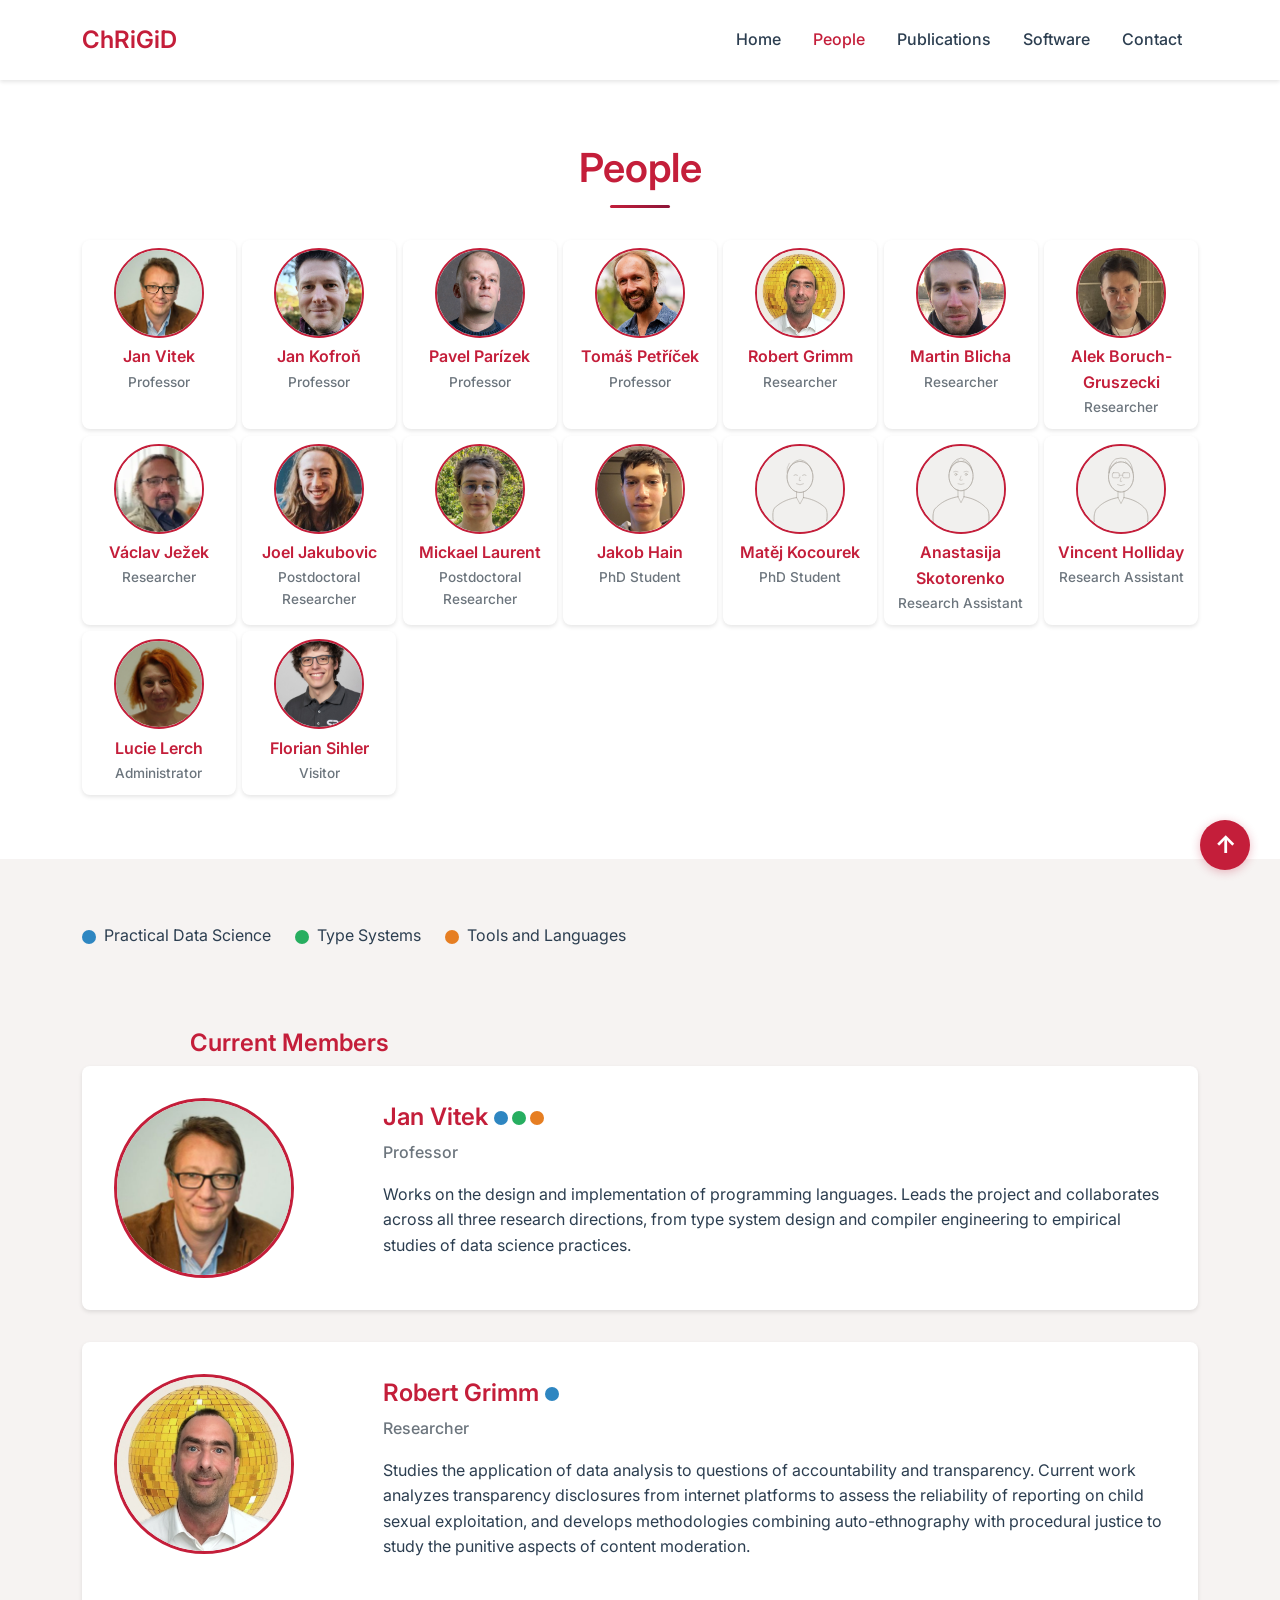
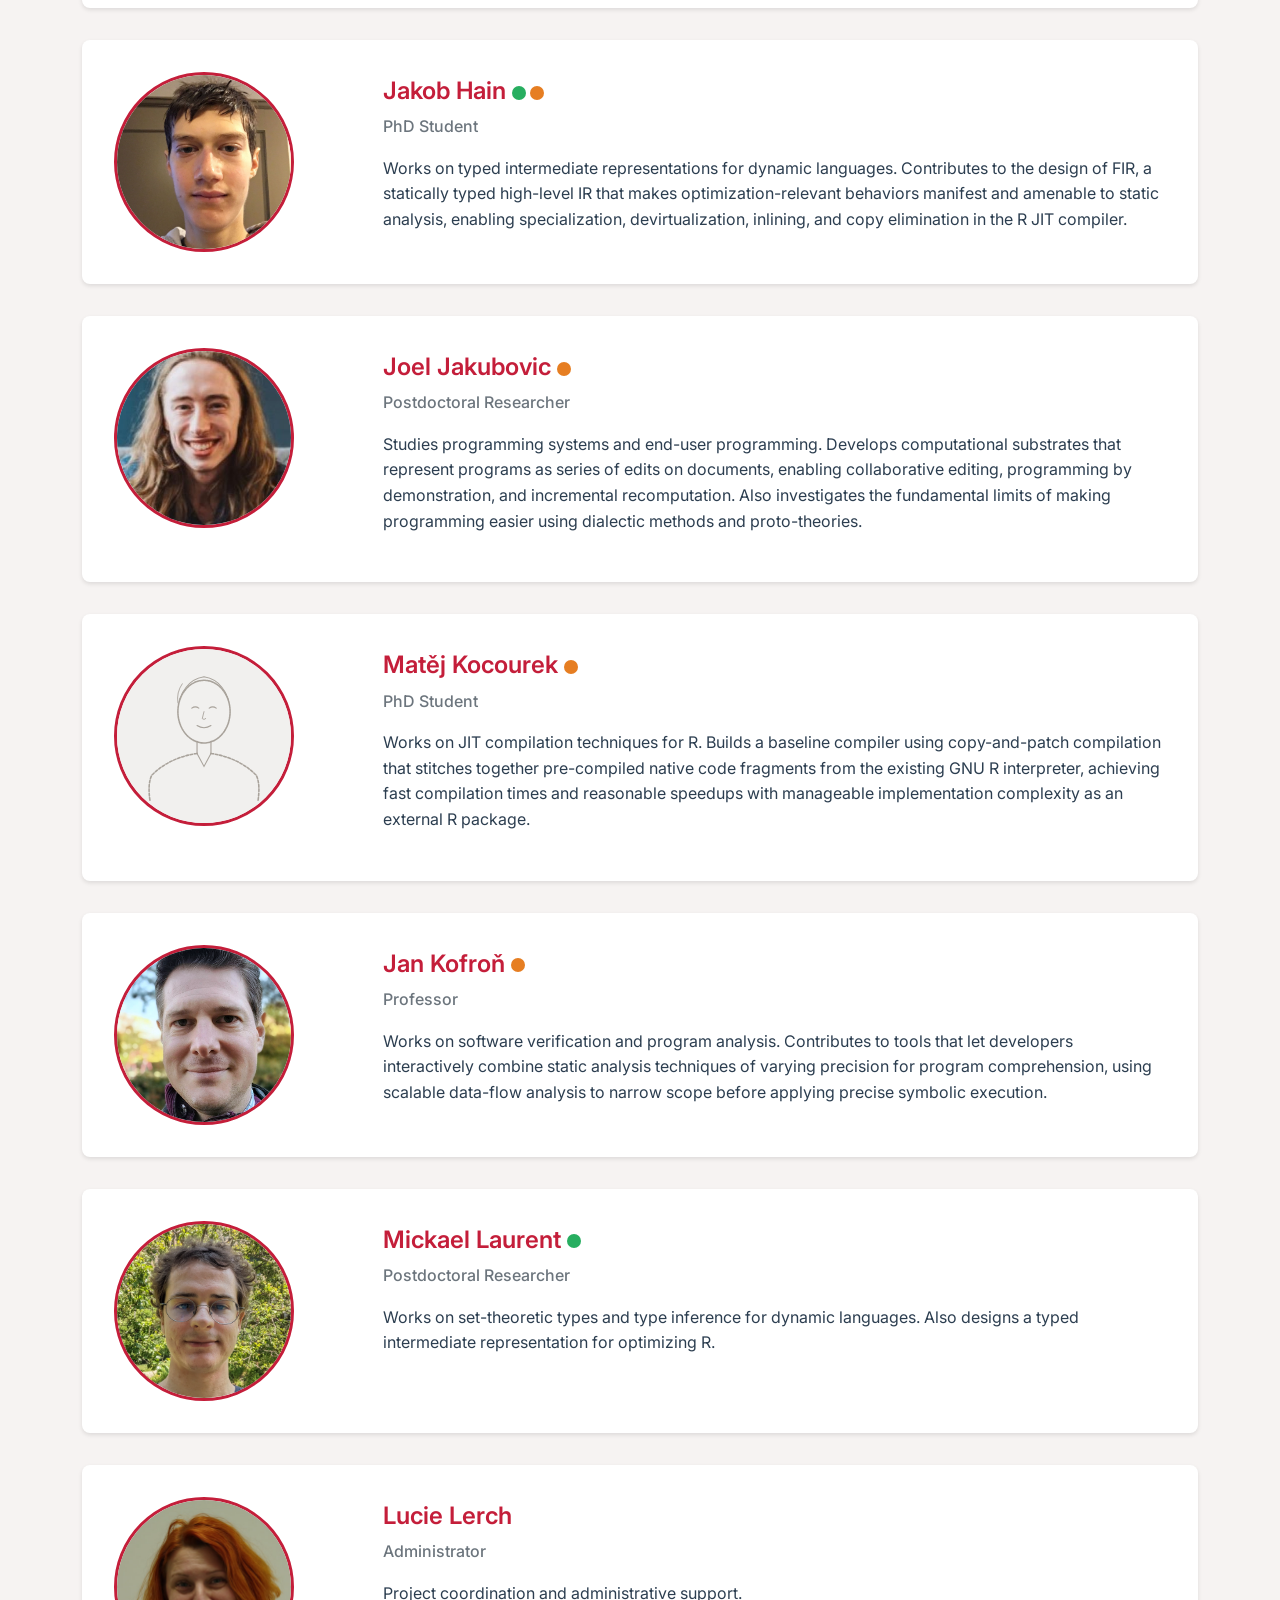
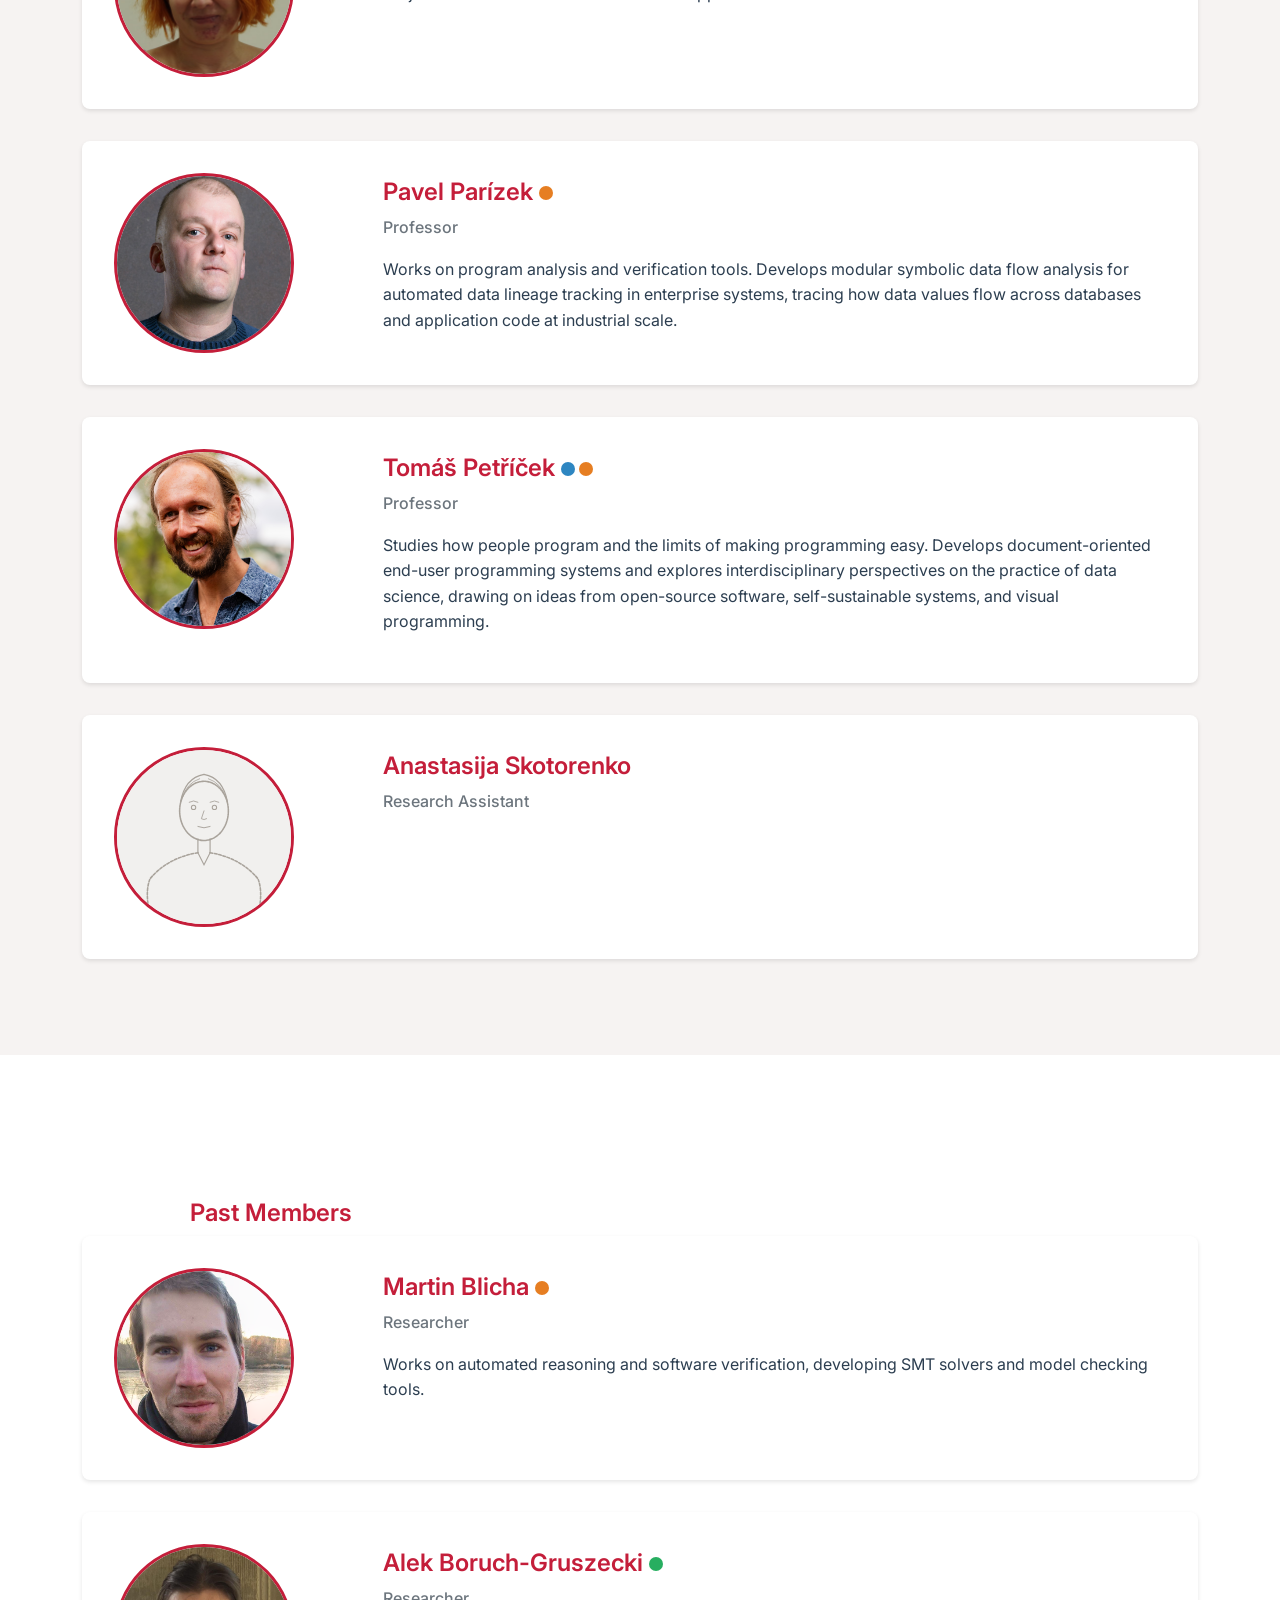
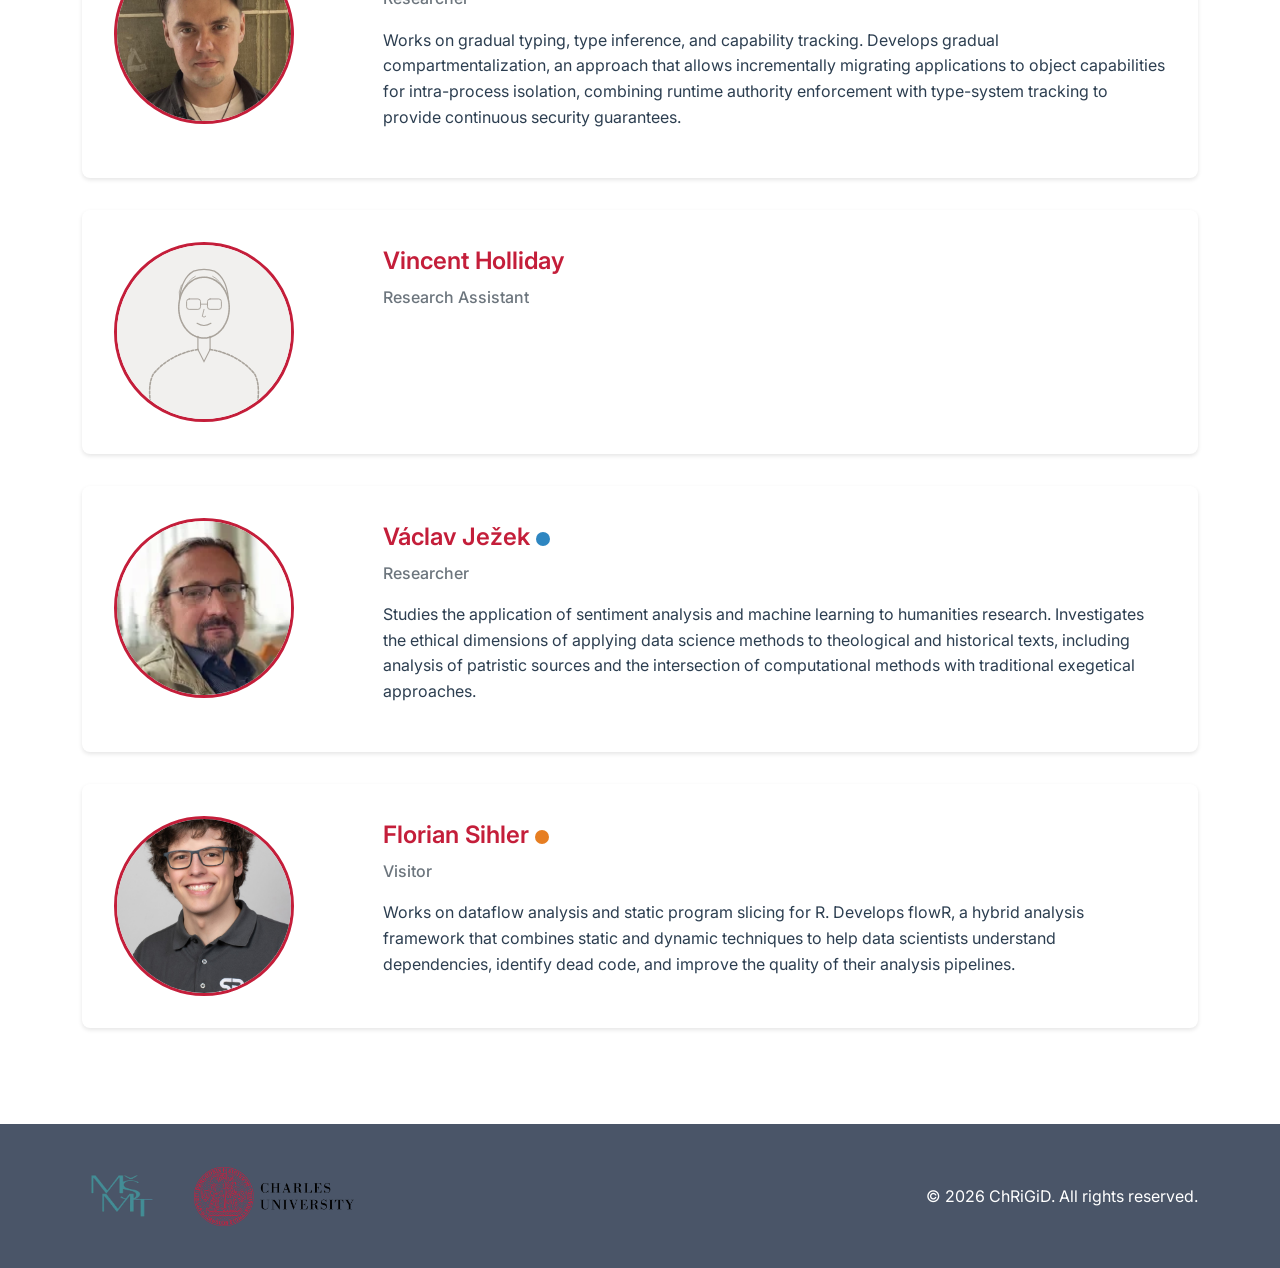
==== commit 3ea3c41a: "update bio" ====
--- a/people.html
+++ b/people.html
@@ -310,7 +310,7 @@
                             <div class="person-name"><a href="https://mlaurent.ovh/" target="_blank">Mickael Laurent</a> <span class="research-dot type-systems"></span></div>
                             <div class="person-title">Postdoctoral Researcher</div>
                             <div class="person-bio">
-                                <p>Works on set-theoretic types and type inference for dynamic languages. Develops modular implementations of subtyping and tallying algorithms that support unrestricted unions, intersections, and negations, and extends these to handle imperative features such as mutable variables and parametric opaque data types. Also designs typed intermediate representations for optimizing R.</p>
+                                <p>Works on set-theoretic types and type inference for dynamic languages. Also designs a typed intermediate representation for optimizing R.</p>
                             </div>
                         </div>
                     </div>
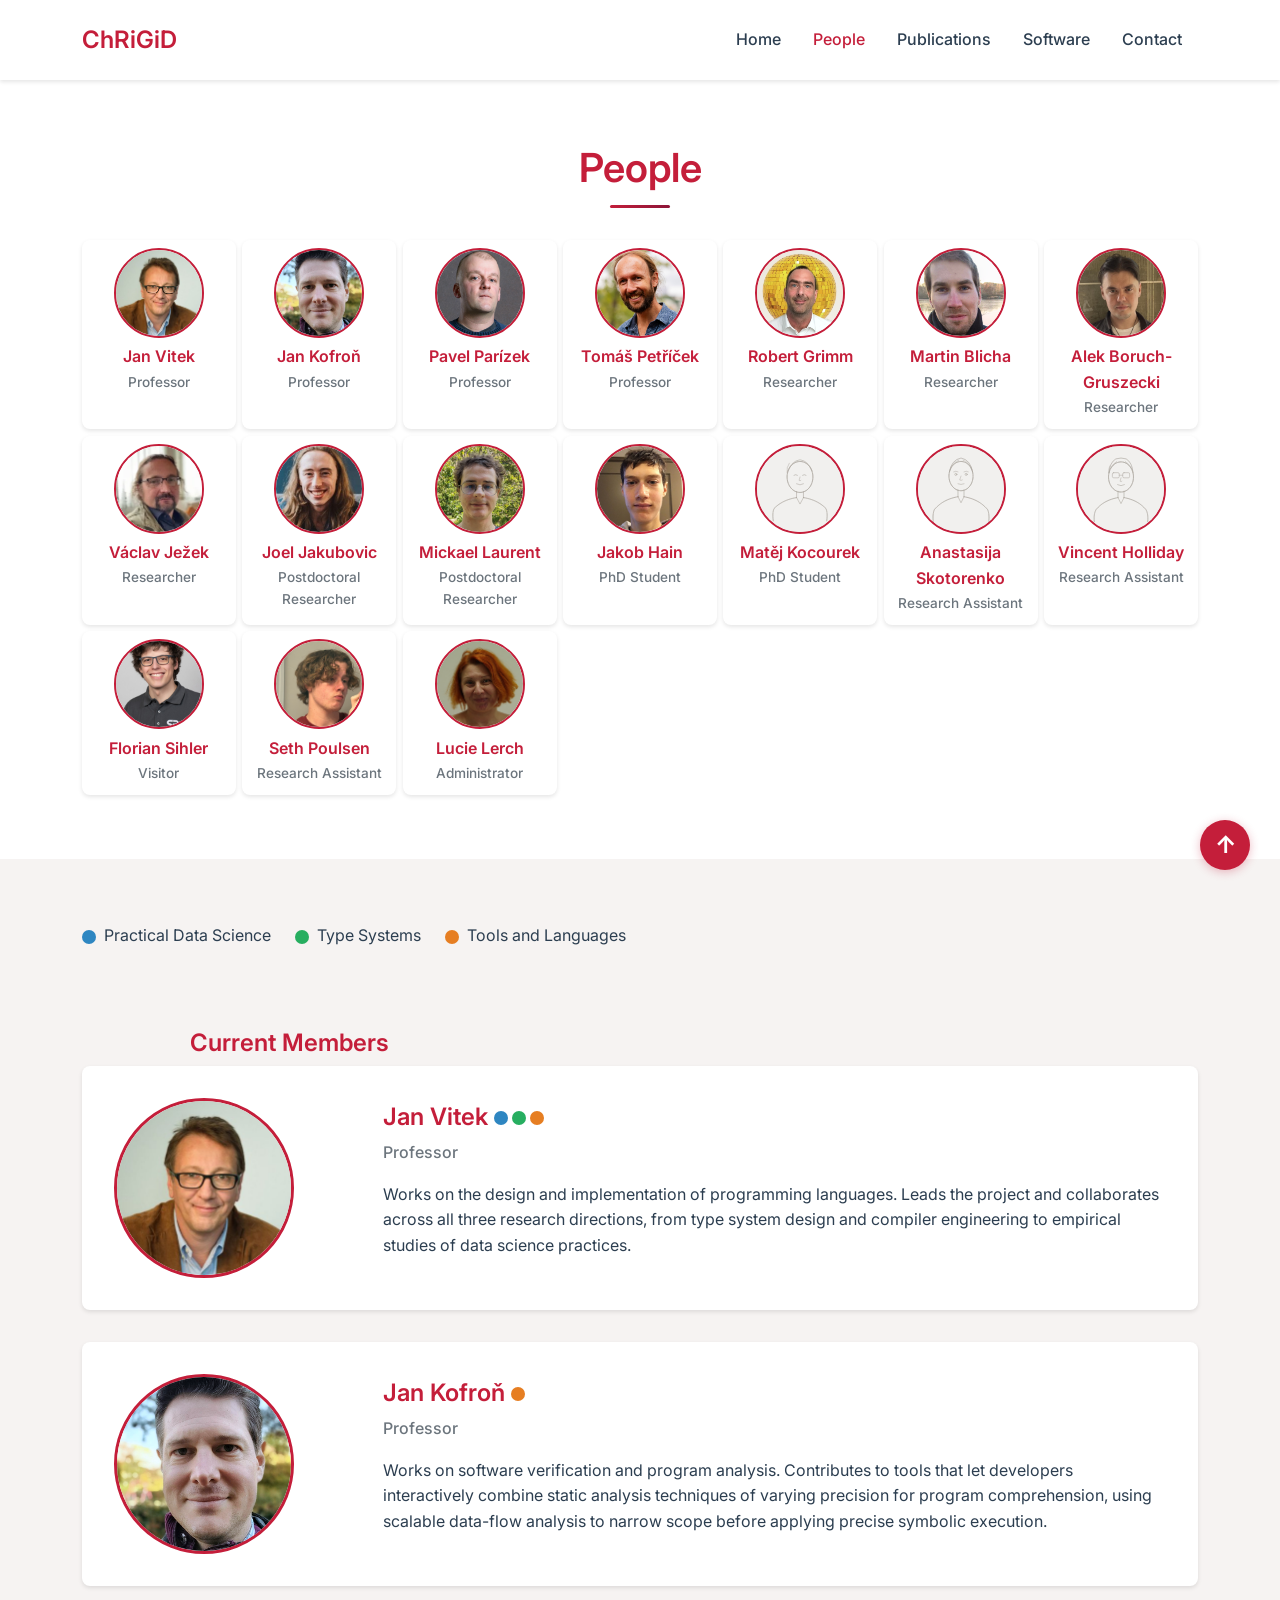
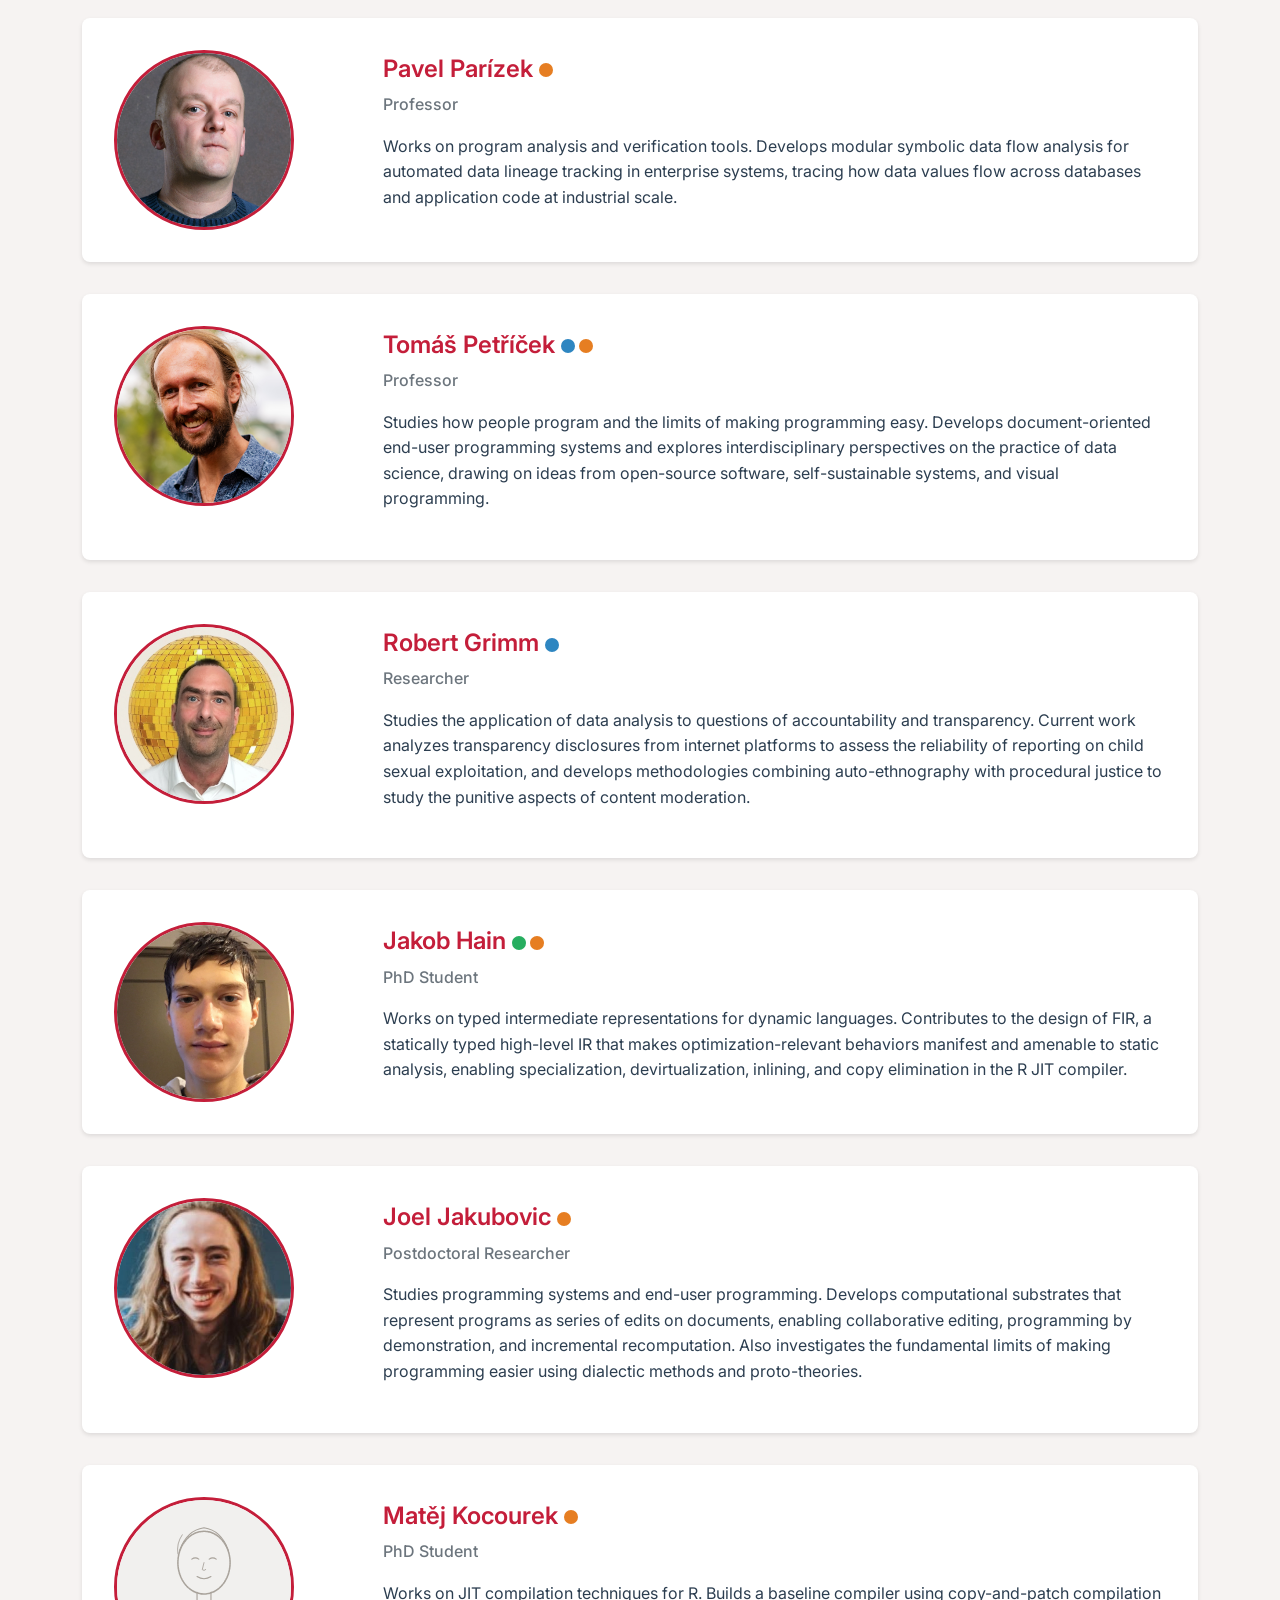
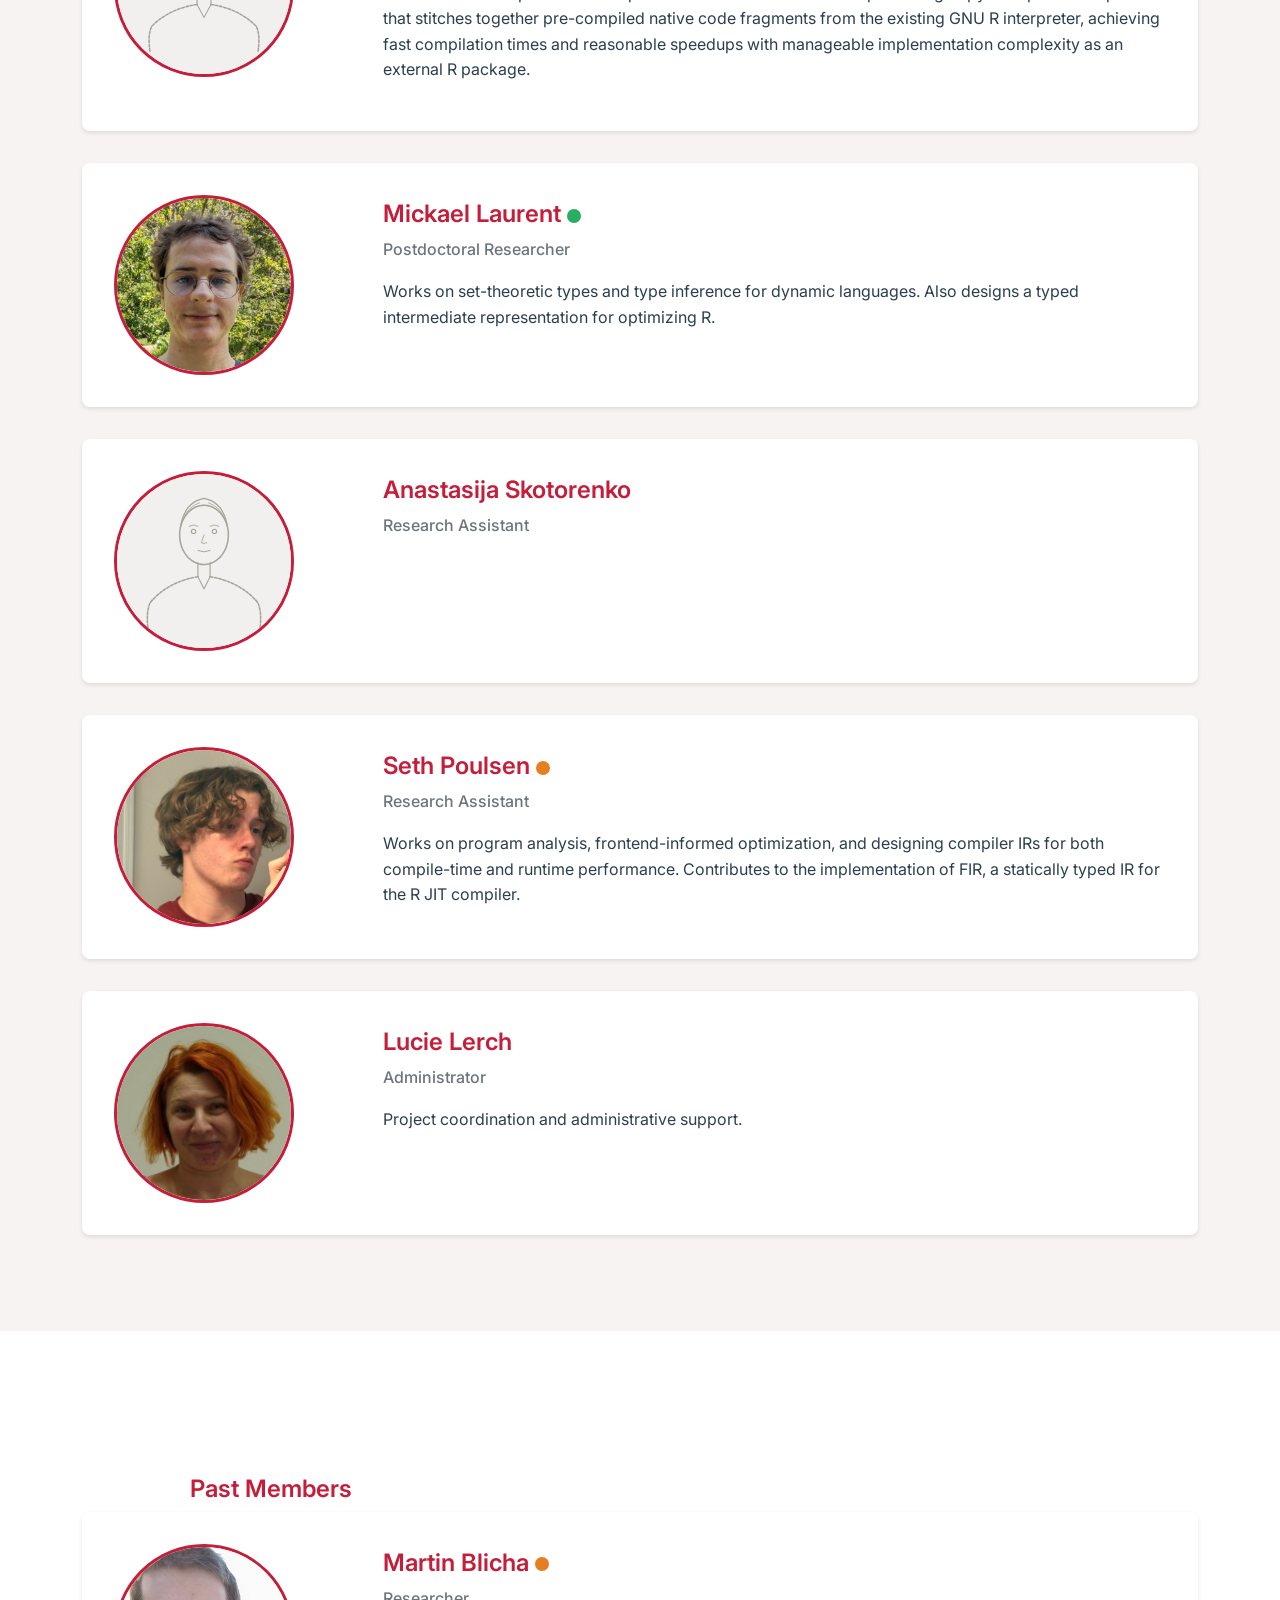
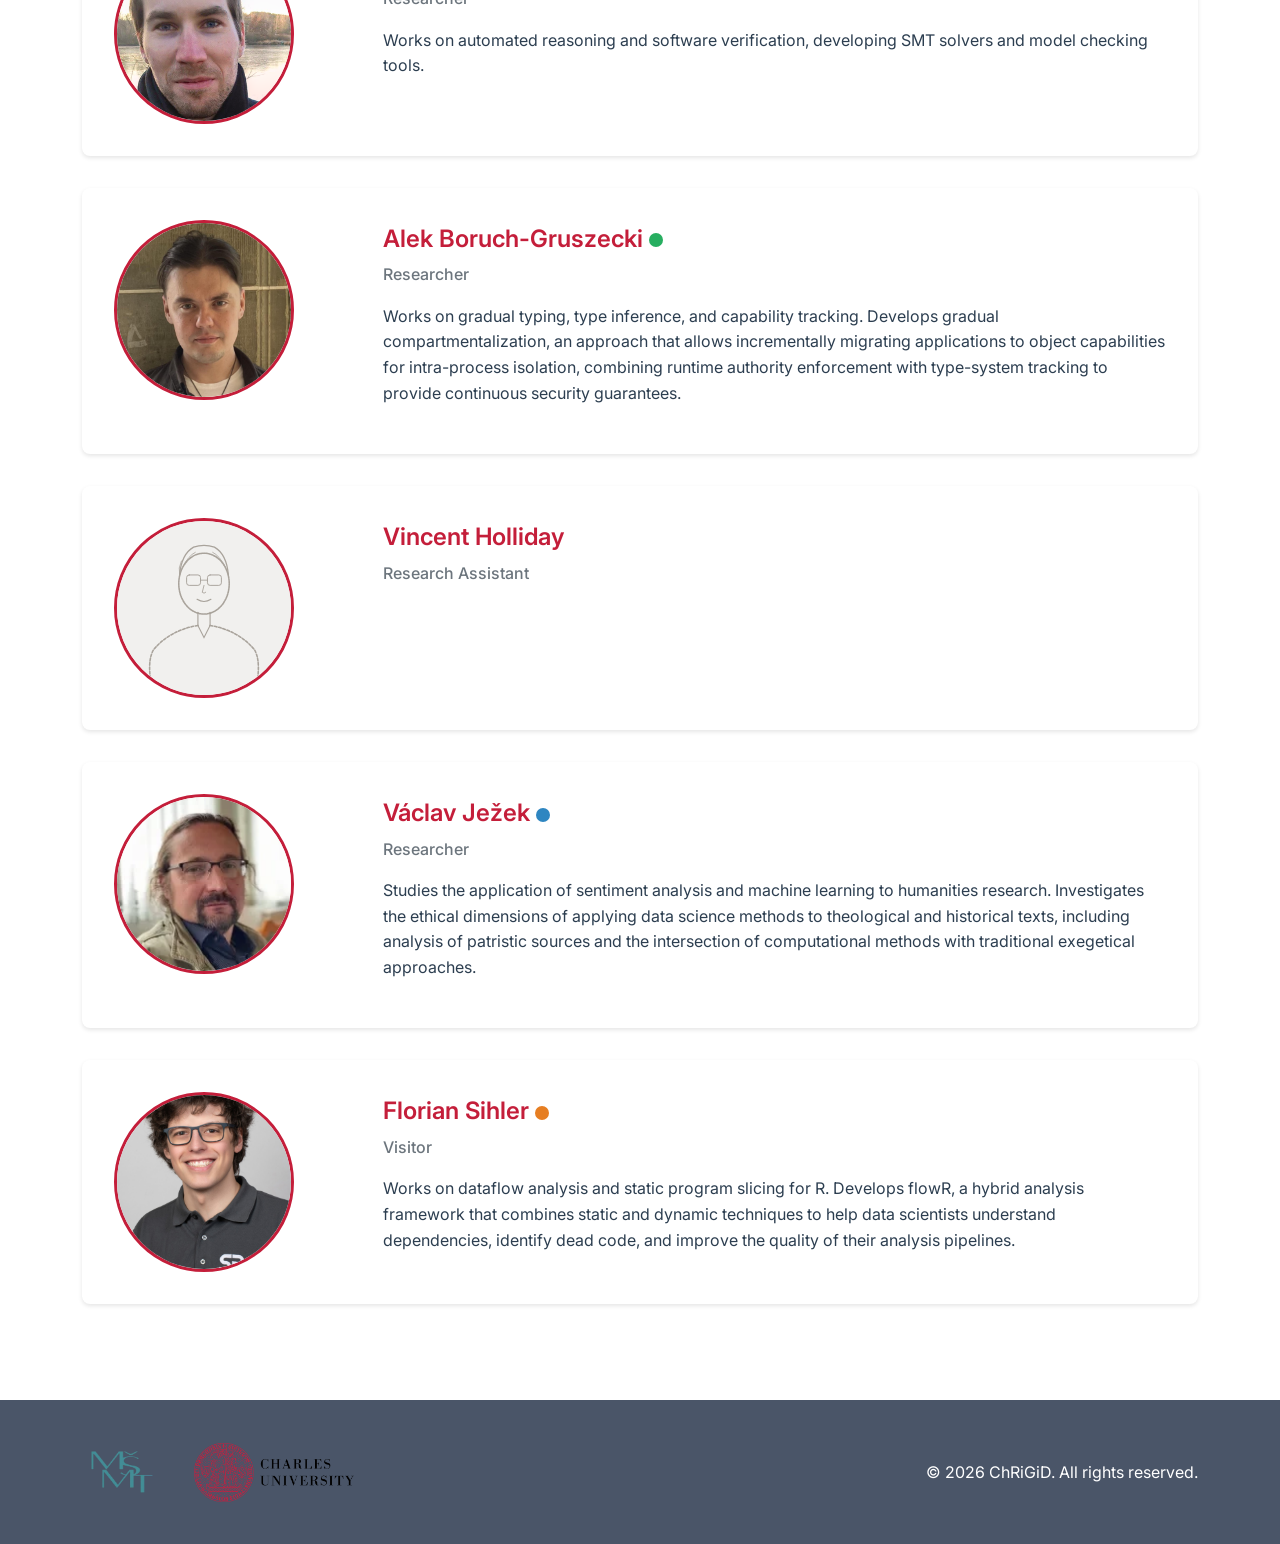
==== commit 83abe74c: "add seth" ====
--- a/people.html
+++ b/people.html
@@ -166,20 +166,28 @@
                         <div class="person-title-simple">Research Assistant</div>
                     </a>
 
+                    <a href="#detail-sihler" class="person-card-simple">
+                        <div class="person-img-simple">
+                            <img src="images/people/florian_sihler.jpg" alt="Florian Sihler">
+                        </div>
+                        <div class="person-name-simple">Florian Sihler</div>
+                        <div class="person-title-simple">Visitor</div>
+                    </a>
+
+                    <a href="#detail-poulsen" class="person-card-simple">
+                        <div class="person-img-simple">
+                            <img src="images/people/seth_poulsen.jpg" alt="Seth Poulsen">
+                        </div>
+                        <div class="person-name-simple">Seth Poulsen</div>
+                        <div class="person-title-simple">Research Assistant</div>
+                    </a>
+
                     <a href="#detail-lerch" class="person-card-simple">
                         <div class="person-img-simple">
                             <img src="images/people/lucie_lerch.jpg" alt="Lucie Lerch">
                         </div>
                         <div class="person-name-simple">Lucie Lerch</div>
                         <div class="person-title-simple">Administrator</div>
-                    </a>
-
-                    <a href="#detail-sihler" class="person-card-simple">
-                        <div class="person-img-simple">
-                            <img src="images/people/florian_sihler.jpg" alt="Florian Sihler">
-                        </div>
-                        <div class="person-name-simple">Florian Sihler</div>
-                        <div class="person-title-simple">Visitor</div>
                     </a>
                 </div>
 
@@ -214,6 +222,57 @@
                     </div>
                 </div>
 
+                <div class="person-card" id="detail-kofron">
+                    <div class="row">
+                        <div class="col-md-3 text-center">
+                            <div class="person-img">
+                                <img src="images/people/jan_kofron.png" alt="Jan Kofroň">
+                            </div>
+                        </div>
+                        <div class="col-md-9">
+                            <div class="person-name"><a href="https://d3s.mff.cuni.cz/people/jankofron/" target="_blank">Jan Kofroň</a> <span class="research-dot tools-languages"></span></div>
+                            <div class="person-title">Professor</div>
+                            <div class="person-bio">
+                                <p>Works on software verification and program analysis. Contributes to tools that let developers interactively combine static analysis techniques of varying precision for program comprehension, using scalable data-flow analysis to narrow scope before applying precise symbolic execution.</p>
+                            </div>
+                        </div>
+                    </div>
+                </div>
+
+                <div class="person-card" id="detail-parizek">
+                    <div class="row">
+                        <div class="col-md-3 text-center">
+                            <div class="person-img">
+                                <img src="images/people/pavel_parizek.png" alt="Pavel Parízek">
+                            </div>
+                        </div>
+                        <div class="col-md-9">
+                            <div class="person-name"><a href="https://d3s.mff.cuni.cz/people/pavelparizek/" target="_blank">Pavel Parízek</a> <span class="research-dot tools-languages"></span></div>
+                            <div class="person-title">Professor</div>
+                            <div class="person-bio">
+                                <p>Works on program analysis and verification tools. Develops modular symbolic data flow analysis for automated data lineage tracking in enterprise systems, tracing how data values flow across databases and application code at industrial scale.</p>
+                            </div>
+                        </div>
+                    </div>
+                </div>
+
+                <div class="person-card" id="detail-petricek">
+                    <div class="row">
+                        <div class="col-md-3 text-center">
+                            <div class="person-img">
+                                <img src="images/people/tomas_petricek.png" alt="Tomáš Petříček">
+                            </div>
+                        </div>
+                        <div class="col-md-9">
+                            <div class="person-name"><a href="https://tomasp.net/" target="_blank">Tomáš Petříček</a> <span class="research-dot data-science"></span><span class="research-dot tools-languages"></span></div>
+                            <div class="person-title">Professor</div>
+                            <div class="person-bio">
+                                <p>Studies how people program and the limits of making programming easy. Develops document-oriented end-user programming systems and explores interdisciplinary perspectives on the practice of data science, drawing on ideas from open-source software, self-sustainable systems, and visual programming.</p>
+                            </div>
+                        </div>
+                    </div>
+                </div>
+
                 <div class="person-card" id="detail-grimm">
                     <div class="row">
                         <div class="col-md-3 text-center">
@@ -282,23 +341,6 @@
                     </div>
                 </div>
 
-                <div class="person-card" id="detail-kofron">
-                    <div class="row">
-                        <div class="col-md-3 text-center">
-                            <div class="person-img">
-                                <img src="images/people/jan_kofron.png" alt="Jan Kofroň">
-                            </div>
-                        </div>
-                        <div class="col-md-9">
-                            <div class="person-name"><a href="https://d3s.mff.cuni.cz/people/jankofron/" target="_blank">Jan Kofroň</a> <span class="research-dot tools-languages"></span></div>
-                            <div class="person-title">Professor</div>
-                            <div class="person-bio">
-                                <p>Works on software verification and program analysis. Contributes to tools that let developers interactively combine static analysis techniques of varying precision for program comprehension, using scalable data-flow analysis to narrow scope before applying precise symbolic execution.</p>
-                            </div>
-                        </div>
-                    </div>
-                </div>
-
                 <div class="person-card" id="detail-laurent">
                     <div class="row">
                         <div class="col-md-3 text-center">
@@ -316,6 +358,37 @@
                     </div>
                 </div>
 
+                <div class="person-card" id="detail-skotorenko">
+                    <div class="row">
+                        <div class="col-md-3 text-center">
+                            <div class="person-img">
+                                <img src="images/people/placeholder_2.svg" alt="Anastasija Skotorenko">
+                            </div>
+                        </div>
+                        <div class="col-md-9">
+                            <div class="person-name">Anastasija Skotorenko</div>
+                            <div class="person-title">Research Assistant</div>
+                        </div>
+                    </div>
+                </div>
+
+                <div class="person-card" id="detail-poulsen">
+                    <div class="row">
+                        <div class="col-md-3 text-center">
+                            <div class="person-img">
+                                <img src="images/people/seth_poulsen.jpg" alt="Seth Poulsen">
+                            </div>
+                        </div>
+                        <div class="col-md-9">
+                            <div class="person-name"><a href="https://sandwichman.dev/" target="_blank">Seth Poulsen</a> <span class="research-dot tools-languages"></span></div>
+                            <div class="person-title">Research Assistant</div>
+                            <div class="person-bio">
+                                <p>Works on program analysis, frontend-informed optimization, and designing compiler IRs for both compile-time and runtime performance. Contributes to the implementation of FIR, a statically typed IR for the R JIT compiler.</p>
+                            </div>
+                        </div>
+                    </div>
+                </div>
+
                 <div class="person-card" id="detail-lerch">
                     <div class="row">
                         <div class="col-md-3 text-center">
@@ -329,54 +402,6 @@
                             <div class="person-bio">
                                 <p>Project coordination and administrative support.</p>
                             </div>
-                        </div>
-                    </div>
-                </div>
-
-                <div class="person-card" id="detail-parizek">
-                    <div class="row">
-                        <div class="col-md-3 text-center">
-                            <div class="person-img">
-                                <img src="images/people/pavel_parizek.png" alt="Pavel Parízek">
-                            </div>
-                        </div>
-                        <div class="col-md-9">
-                            <div class="person-name"><a href="https://d3s.mff.cuni.cz/people/pavelparizek/" target="_blank">Pavel Parízek</a> <span class="research-dot tools-languages"></span></div>
-                            <div class="person-title">Professor</div>
-                            <div class="person-bio">
-                                <p>Works on program analysis and verification tools. Develops modular symbolic data flow analysis for automated data lineage tracking in enterprise systems, tracing how data values flow across databases and application code at industrial scale.</p>
-                            </div>
-                        </div>
-                    </div>
-                </div>
-
-                <div class="person-card" id="detail-petricek">
-                    <div class="row">
-                        <div class="col-md-3 text-center">
-                            <div class="person-img">
-                                <img src="images/people/tomas_petricek.png" alt="Tomáš Petříček">
-                            </div>
-                        </div>
-                        <div class="col-md-9">
-                            <div class="person-name"><a href="https://tomasp.net/" target="_blank">Tomáš Petříček</a> <span class="research-dot data-science"></span><span class="research-dot tools-languages"></span></div>
-                            <div class="person-title">Professor</div>
-                            <div class="person-bio">
-                                <p>Studies how people program and the limits of making programming easy. Develops document-oriented end-user programming systems and explores interdisciplinary perspectives on the practice of data science, drawing on ideas from open-source software, self-sustainable systems, and visual programming.</p>
-                            </div>
-                        </div>
-                    </div>
-                </div>
-
-                <div class="person-card" id="detail-skotorenko">
-                    <div class="row">
-                        <div class="col-md-3 text-center">
-                            <div class="person-img">
-                                <img src="images/people/placeholder_2.svg" alt="Anastasija Skotorenko">
-                            </div>
-                        </div>
-                        <div class="col-md-9">
-                            <div class="person-name">Anastasija Skotorenko</div>
-                            <div class="person-title">Research Assistant</div>
                         </div>
                     </div>
                 </div>
--- a/styles.css
+++ b/styles.css
@@ -32,15 +32,19 @@
 .highlight-card.tools-languages { border-top: 4px solid var(--color-tools-languages); }
 
 /* Basic Setup */
+html {
+    height: 100%;
+    scroll-padding-top: 100px;
+}
+
 body {
     font-family: 'Inter', sans-serif;
     line-height: 1.6;
     color: var(--text-dark);
     overflow-x: hidden;
-}
-
-html {
-    scroll-padding-top: 100px;
+    min-height: 100%;
+    display: flex;
+    flex-direction: column;
 }
 
 /* Navigation */
@@ -65,6 +69,7 @@
 /* Page Layout */
 .page-content {
     margin-top: 80px;
+    flex: 1;
 }
 
 .content-section {
